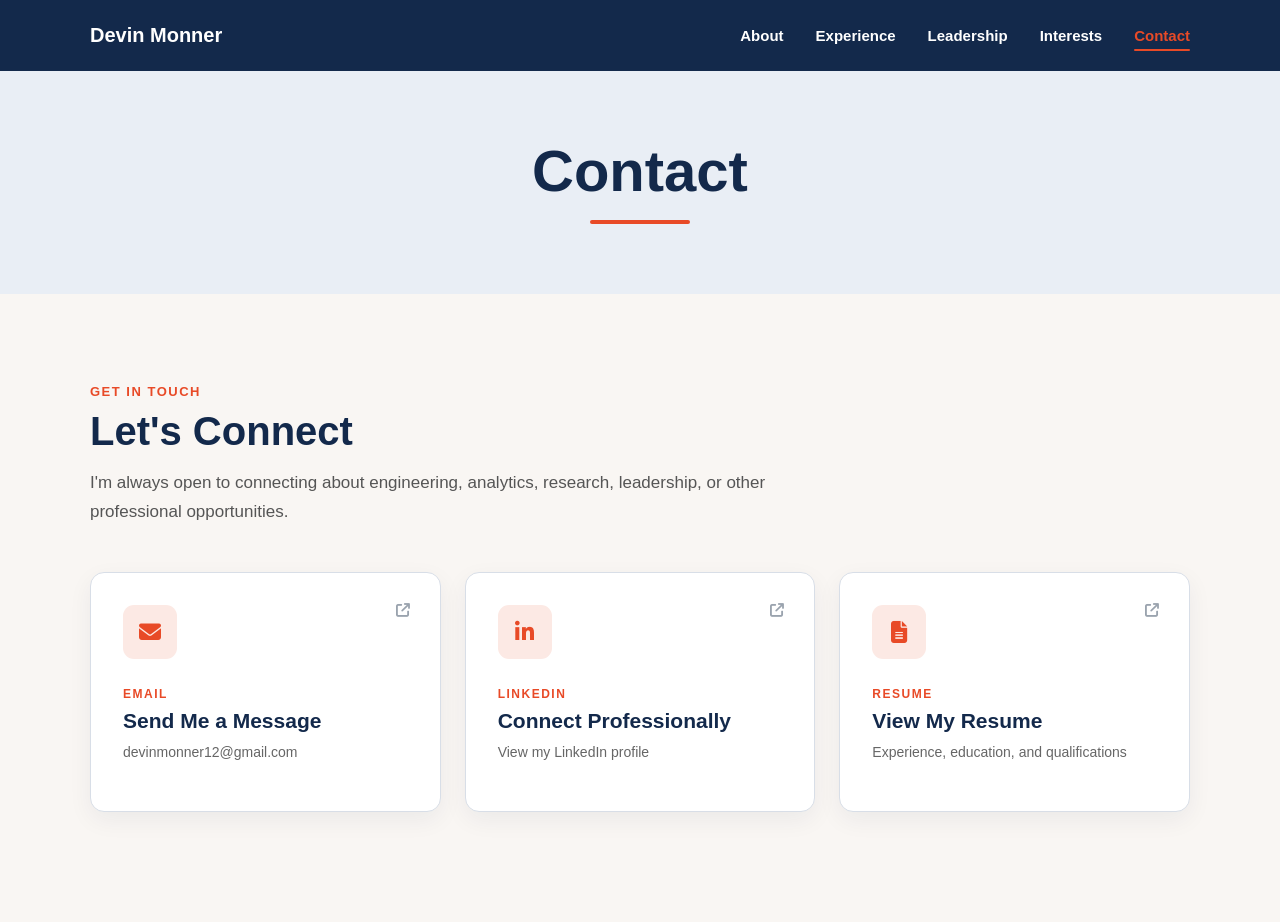
==== contact.html @ 485c4b0b "Initial Website Launch" ====
<!DOCTYPE html>
<html lang="en">
<head>
    <meta charset="UTF-8">
    <meta name="viewport" content="width=device-width, initial-scale=1.0">

    <title>Contact | Devin Monner</title>

    <link rel="stylesheet" href="style.css">
    <link rel="stylesheet"
          href="https://cdnjs.cloudflare.com/ajax/libs/font-awesome/6.5.1/css/all.min.css">
</head>

<body>

    <nav class="navbar">
        <a href="index.html" class="logo">Devin Monner</a>

        <ul class="nav-links">
            <li><a href="index.html#about">About</a></li>
            <li><a href="experience.html">Experience</a></li>
            <li><a href="involvement.html">Leadership</a></li>
            <li><a href="interests.html">Interests</a></li>
            <li><a href="contact.html" class="active">Contact</a></li>
        </ul>
    </nav>

    <header class="contact-hero">
        <h1>Contact</h1>
    </header>

    <section class="contact-section">

        <div class="contact-intro">
            <p class="contact-label">Get In Touch</p>

            <h2>Let's Connect</h2>

            <p>
                I'm always open to connecting about engineering, analytics,
                research, leadership, or other professional opportunities.
            </p>
        </div>

        <div class="contact-links-grid">
            <a href="mailto:devinmonner12@gmail.com" class="contact-link-card">
                <div class="contact-icon">
                    <i class="fa-solid fa-envelope"></i>
                </div>

                <div class="contact-link-content">
                    <p class="contact-card-label">Email</p>
                    <h3>Send Me a Message</h3>
                    <p>devinmonner12@gmail.com</p>
                </div>
                <i class="fa-solid fa-arrow-up-right-from-square contact-arrow"></i>
            </a>

            <a href="https://www.linkedin.com/in/dmonner12" target="_blank" rel="noopener noreferrer" class="contact-link-card">
                <div class="contact-icon">
                    <i class="fa-brands fa-linkedin-in"></i>
                </div>
                <div class="contact-link-content">
                    <p class="contact-card-label">LinkedIn</p>
                    <h3>Connect Professionally</h3>
                    <p>View my LinkedIn profile</p>
                </div>
                <i class="fa-solid fa-arrow-up-right-from-square contact-arrow"></i>
            </a>

            <a href="documents/Resume - Devin Monner.pdf" target="_blank" rel="noopener noreferrer" class="contact-link-card">
                <div class="contact-icon">
                    <i class="fa-solid fa-file-lines"></i>
                </div>
                <div class="contact-link-content">
                    <p class="contact-card-label">Resume</p>
                    <h3>View My Resume</h3>
                    <p>Experience, education, and qualifications</p>
                </div>
                <i class="fa-solid fa-arrow-up-right-from-square contact-arrow"></i>
            </a>
        </div>

    </section>

</body>
</html>
---- style.css ----
* {
    box-sizing: border-box;
}

html {
    scroll-behavior: smooth;
}

body {
    margin: 0;
    background-color: #f9f6f3;
    font-family: Arial, sans-serif;
    color: #222222;
}

:root {
    --chicago-blue: #41B6E6;
    --chicago-red: #E4002B;
    --chicago-light-blue: #eef8fc;
}

/* NAVBAR */

.navbar {
    width: min(90%, 1100px);
    margin: 0 auto;
    padding: 24px 0;

    display: flex;
    justify-content: space-between;
    align-items: center;

    position: sticky;
    top: 0;
    z-index: 1000;

    background-color: #13294B;
}

.navbar::before {
    content: "";
    position: absolute;
    top: 0;
    bottom: 0;
    left: 50%;

    width: 100vw;

    transform: translateX(-50%);

    background-color: #13294B;
    z-index: -1;
}

.logo {
    color: white;
    font-size: 20px;
    font-weight: bold;
    text-decoration: none;
}

.nav-links {
    display: flex;
    gap: 32px;

    margin: 0;
    padding: 0;

    list-style: none;
}

.nav-links a {
    text-decoration: none;
    color: white;
    font-size: 15px;
    font-weight: 600;

    transition: color 0.2s ease;
}

.nav-links a:hover {
    color: #E84A27;
}

.nav-links a.active {
    color: #E84A27;
    position: relative;
}

.nav-links a.active::after {
    content: "";
    position: absolute;
    left: 0;
    bottom: -7px;

    width: 100%;
    height: 2px;

    background-color: #E84A27;
    border-radius: 2px;
}

/* HERO */

.hero {
    width: min(90%, 900px);
    margin: 0 auto;
    padding: 70px 0 100px;

    display: flex;
    flex-direction: column;
    align-items: center;

    text-align: center;

    position: relative;
}

.hero::before {
    content: "";
    position: absolute;
    top: 0;
    bottom: 0;
    left: 50%;

    width: 100vw;

    transform: translateX(-50%);

    background-color: #e9eef5;
    z-index: -1;
}

.hero-text {
    width: 100%;
    text-align: center;
}

.hero-text h1 {
    margin: 0 0 10px;
    
    font-size: 58px;
    line-height: 1.05;

    color: #13294B;
}

.hero-text h2 {
    margin: 0 0 35px;

    font-size: 24px;
    font-weight: 400;

    color: #5F6873;
}

.hero-text h2::after {
    content: "";
    display: block;

    width: 100px;
    height: 4px;

    margin: 18px auto 0;

    background-color: #E84A27;
    border-radius: 2px;
}

.hero-buttons {
    width: 100%;
    margin-top: 30px;
    text-align: center;
}

.button {
    display: inline-block;

    padding: 13px 24px;

    background-color: #13294B;
    color: white;

    text-decoration: none;
    font-weight: 600;

    border-radius: 6px;

    margin-right: 12px;

    transition:
        transform 0.2s ease,
        background-color 0.2s ease;
}

.button:hover {
    background-color: #173d73;
    transform: translateY(-2px);
}

.secondary {
    background-color: transparent;
    color: #13294B;

    border: 1px solid #13294B;
}

.secondary:hover {
    background-color: #13294B;
    color: white;
}

.hero-image {
    width: 100%;
    display: flex;
    justify-content: center;
    align-items: center;
}

.hero-image img {
    width: 350px;
    max-width: 100%;
    display: block;
    margin: 0 auto;

    border-radius: 14px;
    box-shadow: 0 15px 35px rgba(0, 0, 0, 0.12);
}

/* ABOUT */

.about-section {
    width: min(90%, 1100px);
    margin: 0 auto;

    padding: 110px 0 130px;

    scroll-margin-top: 80px;
}

.about-grid {
    display: grid;
    grid-template-columns: 1.65fr 0.85fr;
    gap: 70px;
    align-items: start;
}

.about-content {
    text-align: left;
}

.section-label {
    margin: 0 0 18px;

    color: #E84A27;

    font-size: 13px;
    font-weight: 700;

    text-transform: uppercase;
    letter-spacing: 2px;
}

.about-content h2 {
    margin: 0 0 30px;

    max-width: 650px;

    font-size: 34px;
    line-height: 1.25;
    font-weight: 700;

    color: #13294B;
}

.about-section p:not(.section-label) {
    margin: 0 0 22px;

    color: #444444;

    font-size: 17px;
    line-height: 1.8;
}

/* ABOUT CARD */

.about-card {
    padding: 25px 28px;

    background-color: #ffffff;
    border-radius: 14px;

    box-shadow: 0 8px 25px rgba(0, 0, 0, 0.07);
}

.about-card-title {
    margin: 0 0 12px;

    color: #13294B;

    font-size: 18px;
    font-weight: 700;
}

.about-item {
    display: flex;
    align-items: center;
    gap: 18px;

    padding: 16px 0;

    border-bottom: 1px solid #eeeeee;
}

.about-item:last-child {
    border-bottom: none;
    padding-bottom: 4px;
}

.about-icon {
    width: 46px;
    height: 46px;

    flex-shrink: 0;

    display: flex;
    align-items: center;
    justify-content: center;

    background-color: #fce9e4;
    color: #E84A27;

    font-size: 21px;

    border-radius: 10px;
}

.about-item h3 {
    margin: 0 0 3px;

    color: #13294B;

    font-size: 15px;
}

.about-item p {
    margin: 0;

    color: #666666;

    font-size: 13px;
    line-height: 1.4;
}

/* EXPERIENCE HERO */

.experience-hero {
    width: min(90%, 900px);
    margin: 0 auto;
    padding: 70px 0;

    position: relative;

    text-align: center;
}

.experience-hero::before {
    content: "";
    position: absolute;
    top: 0;
    bottom: 0;
    left: 50%;

    width: 100vw;

    transform: translateX(-50%);

    background-color: #e9eef5;
    z-index: -1;
}

.experience-hero h1 {
    margin: 0;

    color: #13294B;

    font-size: 58px;
    line-height: 1.05;
}

.experience-hero h1::after {
    content: "";
    display: block;

    width: 100px;
    height: 4px;

    margin: 18px auto 22px;

    background-color: #E84A27;
    border-radius: 2px;
}

/* FEATURED EXPERIENCE */

.experience-section {
    width: min(90%, 1100px);
    margin: 0 auto;
    padding: 80px 0;
}

.experience-heading {
    display: flex;
    justify-content: space-between;
    align-items: flex-start;
    gap: 40px;

    padding-bottom: 30px;

    border-bottom: 1px solid #d8dee7;
}

.experience-company {
    margin: 0 0 10px;

    color: #E84A27;

    font-size: 14px;
    font-weight: 700;

    text-transform: uppercase;
    letter-spacing: 1.5px;
}

.experience-location {
    margin: 0;

    color: #5F6873;

    font-size: 16px;
}

.experience-date {
    flex-shrink: 0;

    margin: 4px 0 0;
    padding: 10px 16px;

    background-color: #e9eef5;
    color: #13294B;

    font-size: 14px;
    font-weight: 700;

    border-radius: 20px;
}

.experience-overview {
    max-width: 850px;
    margin: 32px 0 0;

    color: #444444;

    font-size: 17px;
    line-height: 1.8;
}

/* PROJECT LONGSHOT */

.longshot-section {
    margin-top: 60px;

    display: grid;
    grid-template-columns: 1fr 1.15fr;
    align-items: center;
    gap: 55px;

    padding: 45px;

    background-color: #e9eef5;
    border-radius: 14px;
}

.longshot-image img {
    width: 100%;
    height: 360px;

    display: block;

    object-fit: cover;

    border-radius: 10px;

    box-shadow: 0 12px 30px rgba(19, 41, 75, 0.15);
}

.project-label {
    margin: 0 0 12px;

    color: #E84A27;

    font-size: 13px;
    font-weight: 700;

    text-transform: uppercase;
    letter-spacing: 1.5px;
}

.longshot-content h3 {
    margin: 0 0 22px;

    color: #13294B;

    font-size: 30px;
    line-height: 1.2;
}

.longshot-content p:not(.project-label) {
    margin: 0 0 18px;

    color: #444444;

    font-size: 16px;
    line-height: 1.75;
}

.longshot-content p:last-child {
    margin-bottom: 0;
}

/* CYBER AND PENTAGON PROJECTS */

.project-grid {
    margin-top: 35px;

    display: grid;
    grid-template-columns: 0.8fr 1.2fr;
    gap: 35px;
}

.project-card {
    padding: 38px;

    background-color: #ffffff;

    border: 1px solid #d8dee7;
    border-radius: 14px;

    box-shadow: 0 8px 25px rgba(19, 41, 75, 0.07);
}


.project-card h3 {
    margin: 0 0 20px;

    color: #13294B;

    font-size: 25px;
    line-height: 1.25;
}

.project-card p:not(.project-label) {
    margin: 0 0 18px;

    color: #444444;

    font-size: 16px;
    line-height: 1.75;
}

.project-card p:last-child {
    margin-bottom: 0;
}

.pentagon-image {
    margin-bottom: 24px;

    overflow: hidden;

    border-radius: 10px;
}

.pentagon-image img {
    width: 100%;
    height: 280px;

    display: block;

    object-fit: cover;
    object-position: center top;

    border-radius: 10px;
}

/* SKILLS GAINED */

.skills-section {
    margin-top: 35px;
    padding: 24px 28px;
    
    display: flex;
    align-items: flex-start;
    gap: 30px;

    background-color: #e9eef5;

    border-left: 4px solid #E84A27;
    border-radius: 10px;
}

.skills-section h3 {
    flex-shrink: 0;

    margin: 9px 0 0;

    color: #13294B;

    font-size: 18px;
}

.skills-list {
    margin: 0;
    padding: 0;

    display: flex;
    flex-wrap: wrap;
    gap: 10px;

    list-style: none;
}

.skills-list li {
    padding: 8px 13px;

    background-color: #ffffff;
    color: #13294B;

    font-size: 13px;
    font-weight: 600;

    border: 1px solid #d2dae5;
    border-radius: 18px;
}

/* BEYOND THE INTERNSHIP */

.beyond-section {
    width: min(90%, 1100px);
    margin: 0 auto;
    padding: 80px 0 100px;

    display: grid;
    grid-template-columns: 1fr 1fr;
    align-items: center;
    gap: 65px;

    position: relative;
}

.beyond-section::before {
    content: "";
    position: absolute;
    top: 0;
    bottom: 0;
    left: 50%;

    width: 100vw;

    transform: translateX(-50%);

    background-color: #e9eef5;
    z-index: -1;
}

.beyond-label {
    margin: 0 0 12px;

    color: #E84A27;

    font-size: 13px;
    font-weight: 700;

    text-transform: uppercase;
    letter-spacing: 1.5px;
}

.beyond-content h2 {
    margin: 0 0 25px;

    color: #13294B;

    font-size: 38px;
    line-height: 1.2;
}

.beyond-content p:not(.beyond-label) {
    margin: 0 0 18px;

    color: #444444;

    font-size: 16px;
    line-height: 1.8;
}

.beyond-content p:last-child {
    margin-bottom: 0;
}

.beyond-image img {
    width: 100%;
    height: 390px;

    display: block;

    object-fit: cover;

    border-radius: 14px;

    box-shadow: 0 14px 35px rgba(19, 41, 75, 0.15);
}

/* LEADERSHIP HERO */

.leadership-hero {
    width: min(90%, 900px);
    margin: 0 auto;
    padding: 70px 0;

    position: relative;
    text-align: center;
}

.leadership-hero::before {
    content: "";
    position: absolute;
    top: 0;
    bottom: 0;
    left: 50%;

    width: 100vw;

    transform: translateX(-50%);

    background-color: #e9eef5;
    z-index: -1;
}

.leadership-hero h1 {
    margin: 0;

    color: #13294B;

    font-size: 54px;
    line-height: 1.05;
}

.leadership-hero h1::after {
    content: "";
    display: block;

    width: 100px;
    height: 4px;

    margin: 18px auto 0;

    background-color: #E84A27;

    border-radius: 2px;
}


/* INVOLVEMENT SECTIONS */

.involvement-section {
    width: min(90%, 1100px);
    margin: 0 auto;

    padding: 90px 0 110px;
}

.involvement-row {
    display: grid;
    grid-template-columns: 1fr 1fr;

    gap: 65px;
    align-items: center;

    padding: 65px 0;

    border-bottom: 1px solid #d8dee7;
}

.involvement-row:first-child {
    padding-top: 0;
}

.involvement-row:last-child {
    padding-bottom: 0;
    border-bottom: none;
}


/* ALTERNATING LAYOUT */

.involvement-row.reverse .involvement-image {
    order: 2;
}

.involvement-row.reverse .involvement-content {
    order: 1;
}


/* IMAGES */

.involvement-image img {
    width: 100%;
    height: 360px;

    display: block;

    object-fit: cover;

    border-radius: 14px;

    box-shadow: 0 12px 30px rgba(19, 41, 75, 0.13);
}


/* TEXT */

.involvement-label {
    margin: 0 0 12px;

    color: #E84A27;

    font-size: 13px;
    font-weight: 700;

    text-transform: uppercase;
    letter-spacing: 1.5px;
}

.involvement-content h2 {
    margin: 0 0 10px;

    color: #13294B;

    font-size: 32px;
    line-height: 1.2;
}

.involvement-subtitle {
    margin: 0 0 24px;

    color: #5F6873;

    font-size: 15px;
    font-weight: 600;
}

.involvement-content > p:not(.involvement-label):not(.involvement-subtitle) {
    margin: 0 0 18px;

    color: #444444;

    font-size: 16px;
    line-height: 1.75;
}


/* ROTC ROLES */

.involvement-role {
    margin-top: 22px;
    padding-left: 18px;

    border-left: 3px solid #E84A27;
}

.involvement-role h3 {
    margin: 0 0 7px;

    color: #13294B;

    font-size: 17px;
}

.involvement-role p {
    margin: 0;

    color: #555555;

    font-size: 15px;
    line-height: 1.65;
}

/* INTERESTS HERO */

.interests-hero {
    width: min(90%, 900px);
    margin: 0 auto;
    padding: 70px 0;

    position: relative;

    text-align: center;
}

.interests-hero::before {
    content: "";
    position: absolute;
    top: 0;
    bottom: 0;
    left: 50%;

    width: 100vw;

    transform: translateX(-50%);

    background-color: #e9eef5;

    z-index: -1;
}

.interests-hero h1 {
    margin: 0;

    color: #13294B;

    font-size: 58px;
    line-height: 1.05;
}

.interests-hero h1::after {
    content: "";
    display: block;

    width: 100px;
    height: 4px;

    margin: 18px auto 0;

    background-color: #E84A27;

    border-radius: 2px;
}


/* SPORTS SECTION */

.sports-section {
    width: min(90%, 1100px);
    margin: 0 auto;

    padding: 90px 0 110px;

    position: relative;
}

.sports-section::before {
    content: "";
    position: absolute;
    top: 0;
    bottom: 0;
    left: 50%;

    width: 100vw;

    transform: translateX(-50%);

    background-color: var(--chicago-light-blue);

    z-index: -1;
}

.sports-heading {
    max-width: 720px;

    margin-bottom: 35px;
}

.sports-label {
    margin: 0 0 12px;

    color: var(--chicago-red);

    font-size: 13px;
    font-weight: 700;

    text-transform: uppercase;
    letter-spacing: 1.5px;
}

.sports-heading h2 {
    margin: 0 0 16px;

    color: #13294B;

    font-size: 40px;
}

.chicago-stars {
    display: flex;
    align-items: center;
    gap: 12px;

    margin: 18px 0 20px;
}

.chicago-stars::before,
.chicago-stars::after {
    content: "";

    width: 55px;
    height: 2px;

    background-color: var(--chicago-blue);
}

.chicago-star {
    color: var(--chicago-red);

    font-size: 18px;
    line-height: 1;
}

.sports-heading > p:not(.sports-label) {
    margin: 0;

    color: #555555;

    font-size: 17px;
    line-height: 1.7;
}


/* HONORABLE MENTION */

.honorable-mention {
    display: flex;
    align-items: center;

    gap: 16px;

    margin-bottom: 45px;
    padding: 18px 22px;

    background-color: #ffffff;

    border-left: 4px solid var(--chicago-red);
    border-radius: 10px;

    box-shadow: 0 6px 18px rgba(19, 41, 75, 0.06)
}

.honorable-mention i {
    color: var(--chicago-red);

    font-size: 22px;
}

.honorable-mention span {
    display: block;

    margin-bottom: 3px;

    color: #13294B;

    font-size: 13px;
    font-weight: 700;

    text-transform: uppercase;
    letter-spacing: 1px;
}

.honorable-mention p {
    margin: 0;

    color: #444444;

    font-size: 15px;
}


/* VIDEO */

.sports-video {
    position: relative;

    width: 100%;
    aspect-ratio: 16 / 9;

    overflow: hidden;

    background-color: #000000;

    border-radius: 12px;
}

.sports-video iframe {
    width: 100%;
    height: 100%;

    display: block;

    border: 0;
}


/* NUMBER ONE FEATURE */

.sports-feature {
    display: grid;
    grid-template-columns: 1.35fr 0.65fr;

    gap: 45px;
    align-items: center;

    padding: 38px;

    background-color: #111111;

    border: 1px solid #2b2b2b;
    border-radius: 16px;

    box-shadow: 0 14px 32px rgba(0, 0, 0, 0.18);

    border-top: 5px solid #CF0A2C
}

.sports-feature-content {
    color: white;
}

.sports-rank {
    margin-bottom: 10px;

    color: var(--chicago-red);

    font-size: 42px;
    font-weight: 800;

    line-height: 1;
}

.sports-team {
    margin: 0 0 8px;

    color: var(--chicago-red);

    font-size: 12px;
    font-weight: 700;

    text-transform: uppercase;
    letter-spacing: 1.5px;
}

.sports-feature h3 {
    margin: 0 0 12px;

    color: #ffffff;

    font-size: 30px;
    line-height: 1.2;
}

.sports-date {
    margin: 0 0 18px;

    color: #5F6873;

    font-size: 14px;
    font-weight: 600;
}

.sports-feature .sports-date {
    color: #c9c9c9;
}

.sports-feature-content > p:last-child {
    margin: 0;

    color: #e5e5e5;

    font-size: 15px;
    line-height: 1.7;
}


/* SPORTS GRID */

.sports-grid {
    display: grid;
    grid-template-columns: 1fr 1fr;

    gap: 28px;

    margin-top: 28px;
}

.sports-card {
    overflow: hidden;

    background-color: #ffffff;

    border: 1px solid #cfeaf5;
    border-radius: 14px;

    box-shadow: 0 8px 25px rgba(19, 41, 75, 0.07);

    transition:
        transform 0.2s ease,
        box-shadow 0.2s ease;
}

.sports-card:hover {
    transform: translateY(-4px);

    box-shadow: 0 14px 30px rgba(19, 41, 75, 0.12);
}

.sports-card .sports-video {
    border-radius: 0;
}

.sports-card-content {
    padding: 26px;
}

.sports-card .sports-rank {
    font-size: 32px;
}

.sports-card h3 {
    margin: 0 0 12px;

    color: #13294B;

    font-size: 21px;
    line-height: 1.3;
}

.sports-card .sports-date {
    margin-bottom: 0;
}


/* COMMENTARY */

.sports-commentary {
    display: flex;
    align-items: center;

    gap: 16px;

    margin-top: 35px;
    padding: 20px 24px;

    background-color: #ffffff;

    border-left: 4px solid var(--chicago-blue);
    border-radius: 10px;

    box-shadow: 0 6px 18px rgba(19, 41, 75, 0.06);
}

.sports-commentary i {
    color: var(--chicago-red);

    font-size: 20px;
}

.sports-commentary p {
    margin: 0;

    color: #444444;

    font-size: 15px;
    line-height: 1.6;
}

.sports-commentary strong {
    color: #13294B;
}

/* MOVIES SECTION */

.movies-section {
    width: min(90%, 1100px);
    margin: 0 auto;

    padding: 100px 0 120px;

    position: relative;
}

.movies-section::before {
    content: "";
    position: absolute;
    top: 0;
    bottom: 0;
    left: 50%;

    width: 100vw;

    transform: translateX(-50%);

    background-color: #111111;

    z-index: -1;
}


/* MOVIE HEADING */

.movies-heading {
    max-width: 700px;

    margin: 0 auto 55px;

    text-align: center;
}

.movies-label {
    margin: 0 0 12px;

    color: #d4af37;

    font-size: 13px;
    font-weight: 700;

    text-transform: uppercase;
    letter-spacing: 3px;
}

.movies-heading h2 {
    margin: 0;

    color: #ffffff;

    font-size: 42px;
}

.movies-heading > p:last-child {
    margin: 18px 0 0;

    color: #b8b8b8;

    font-size: 16px;
    line-height: 1.7;
}


/* CINEMA DIVIDER */

.movies-divider {
    display: flex;
    align-items: center;
    justify-content: center;

    gap: 15px;

    margin: 20px 0;
}

.movies-divider span {
    width: 65px;
    height: 1px;

    background-color: #d4af37;
}

.movies-divider i {
    color: #d4af37;

    font-size: 17px;
}


/* MOVIE GRID */

.movies-grid {
    display: grid;
    grid-template-columns: repeat(5, 1fr);

    gap: 20px;

    align-items: start;
}


/* MOVIE CARDS */

.movie-card {
    transition:
        transform 0.25s ease,
        opacity 0.25s ease;
}

.movie-card:hover {
    transform: translateY(-8px);
}


/* POSTERS */

.movie-poster {
    position: relative;

    overflow: hidden;

    aspect-ratio: 2 / 3;

    background-color: #222222;

    border-radius: 8px;

    box-shadow: 0 14px 30px rgba(0, 0, 0, 0.35);
}

.movie-poster img {
    width: 100%;
    height: 100%;

    display: block;

    object-fit: cover;

    transition: transform 0.35s ease;
}

.movie-card:hover .movie-poster img {
    transform: scale(1.04);
}


/* YEAR OVERLAY */

.movie-overlay {
    position: absolute;

    bottom: 0;
    left: 0;
    right: 0;

    padding: 35px 14px 12px;

    background: linear-gradient(
        to top,
        rgba(0, 0, 0, 0.9),
        transparent
    );
}

.movie-overlay span {
    color: #d4af37;

    font-size: 12px;
    font-weight: 700;

    letter-spacing: 1px;
}


/* MOVIE INFO */

.movie-info {
    padding-top: 16px;
}

.movie-number {
    margin: 0 0 6px;

    color: #d4af37;

    font-size: 12px;
    font-weight: 700;

    letter-spacing: 1.5px;
}

.movie-info h3 {
    margin: 0 0 5px;

    color: #ffffff;

    font-size: 18px;
    line-height: 1.25;
}

.movie-info > p:last-child {
    margin: 0;

    color: #8f8f8f;

    font-size: 13px;
}

/* CONTACT HERO */

.contact-hero {
    width: min(90%, 900px);
    margin: 0 auto;
    padding: 70px 0;

    position: relative;

    text-align: center;
}

.contact-hero::before {
    content: "";
    position: absolute;
    top: 0;
    bottom: 0;
    left: 50%;

    width: 100vw;

    transform: translateX(-50%);

    background-color: #e9eef5;

    z-index: -1;
}

.contact-hero h1 {
    margin: 0;

    color: #13294B;

    font-size: 58px;
    line-height: 1.05;
}

.contact-hero h1::after {
    content: "";
    display: block;

    width: 100px;
    height: 4px;

    margin: 18px auto 0;

    background-color: #E84A27;

    border-radius: 2px;
}


/* CONTACT SECTION */

.contact-section {
    width: min(90%, 1100px);
    margin: 0 auto;

    padding: 90px 0 110px;
}

.contact-intro {
    max-width: 700px;

    margin-bottom: 45px;
}

.contact-label,
.contact-form-label,
.contact-card-label {
    margin: 0 0 10px;

    color: #E84A27;

    font-size: 13px;
    font-weight: 700;

    text-transform: uppercase;
    letter-spacing: 1.5px;
}

.contact-intro h2 {
    margin: 0 0 15px;

    color: #13294B;

    font-size: 40px;
}

.contact-intro > p:last-child {
    margin: 0;

    color: #555555;

    font-size: 17px;
    line-height: 1.7;
}

/* CONTACT LINKS */

.contact-links-grid {
    display: grid;
    grid-template-columns: repeat(3, 1fr);

    gap: 24px;

    margin-top: 45px;
}

.contact-link-card {
    position: relative;

    display: flex;
    flex-direction: column;

    min-height: 240px;

    padding: 32px;

    background-color: #ffffff;
    color: inherit;

    border: 1px solid #d8dee7;
    border-radius: 14px;

    text-decoration: none;

    box-shadow: 0 8px 25px rgba(19, 41, 75, 0.06);

    transition:
        transform 0.2s ease,
        box-shadow 0.2s ease,
        border-color 0.2s ease;
}

.contact-link-card:hover {
    transform: translateY(-5px);

    border-color: #13294B;

    box-shadow: 0 15px 32px rgba(19, 41, 75, 0.12);
}

.contact-icon {
    width: 54px;
    height: 54px;

    display: flex;
    align-items: center;
    justify-content: center;

    margin-bottom: 28px;

    background-color: #fce9e4;
    color: #E84A27;

    font-size: 22px;

    border-radius: 11px;
}

.contact-card-label {
    margin: 0 0 8px;

    color: #E84A27;

    font-size: 12px;
    font-weight: 700;

    text-transform: uppercase;
    letter-spacing: 1.5px;
}

.contact-link-content h3 {
    margin: 0 0 9px;

    color: #13294B;

    font-size: 21px;
}

.contact-link-content > p:last-child {
    margin: 0;

    color: #666666;

    font-size: 14px;
    line-height: 1.5;
}

.contact-arrow {
    position: absolute;

    top: 30px;
    right: 30px;

    color: #9aa3ae;

    font-size: 14px;

    transition:
        color 0.2s ease,
        transform 0.2s ease;
}

.contact-link-card:hover .contact-arrow {
    color: #E84A27;

    transform: translate(2px, -2px);
}

/* RESPONSIVE */

@media (max-width: 800px) {

    .navbar {
        flex-direction: column;
        gap: 18px;
    }

    .nav-links {
        gap: 18px;
        flex-wrap: wrap;
        justify-content: center;
    }

    .hero {
        flex-direction: column;

        margin-top: 45px;

        text-align: center;
    }

    .hero-text {
        text-align: center;
    }

    .hero-text h1 {
        font-size: 44px;
    }

    .hero-image img {
        width: min(300px, 80vw);
    }

    .about-content {
        margin: 0 auto;
    }

    .about-grid {
        grid-template-columns: 1fr;
        gap: 45px;
    }

    .about-content h2 {
        font-size: 28px;
    }

    .about-card {
        padding: 28px;
    }

    .experience-heading {
        flex-direction: column;
        gap: 20px;
    }

    .experience-heading h2 {
        font-size: 30px;
    }

    .longshot-image img {
        height: 300px;
    }

    .longshot-content h3 {
        font-size: 26px;
    }

    .project-grid {
        grid-template-columns: 1fr;
    }

    .project-card {
        padding: 30px;
    }

    .skills-section {
        flex-direction: column;
        gap: 16px;

        padding: 24px;
    }

    .skills-section h3 {
        margin-top: 0;
    }

    .beyond-section {
        gap: 35px;

        padding: 60px 0 70px;
    }

    .beyond-content h2 {
        font-size: 30px;
    }

    .beyond-image img {
        height: 320px;
    }

    .involvement-row {
        grid-template-columns: 1fr;

        gap: 30px;
        padding: 50px 0;
    }

    .involvement-row.reverse .involvement-image,
    .involvement-row.reverse .involvement-content {
        order: initial;
    }

    .involvement-image img {
        height: 300px;
    }

    .involvement-content h2 {
        font-size: 27px;
    }

    .leadership-hero h1 {
        font-size: 42px;
    }

    .interests-hero h1 {
        font-size: 44px;
    }

    .sports-heading h2 {
        font-size: 32px
    }

    .sports-feature {
        grid-template-columns: 1fr;

        gap: 25px;

        padding: 25px;
    }

    .sports-feature h3 {
        font-size: 25px;
    }

    .sports-grid {
        grid-template-columns: 1fr;
    }

    .sports-card-content {
        padding: 22px;
    }

    .honorable-mention,
    .sports-commentary {
        align-items: flex-start;
    }

    .movies-heading h2 {
        font-size: 34px;
    }

    .movies-grid {
        grid-template-columns: repeat(2, 1fr);
    }

    .movie-info h3 {
        font-size: 17px;
    }

    .contact-hero h1 {
        font-size: 44px;
    }

    .contact-intro h2 {
        font-size: 32px;
    }

    .contact-links-grid {
        grid-template-columns: 1fr;
    }

    .contact-link-card {
        min-height: 200px;
    }
}

@media (max-width: 500px) {
    .movies-grid {
        grid-template-columns: 1fr 1fr;
    }
}
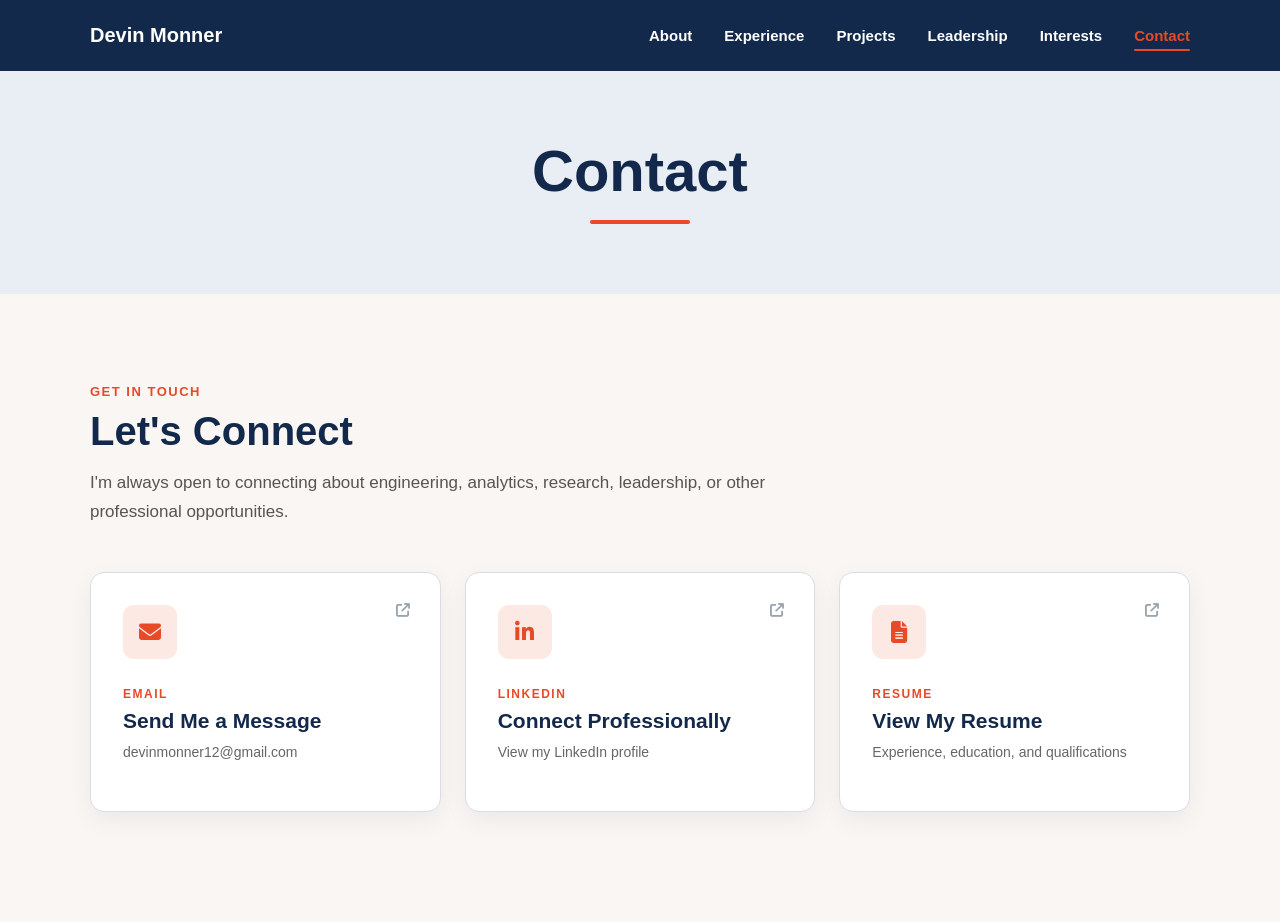
==== commit 44085f9d: "Local website updates including projects page" ====
--- a/contact.html
+++ b/contact.html
@@ -1,87 +1,88 @@
-<!DOCTYPE html>
-<html lang="en">
-<head>
-    <meta charset="UTF-8">
-    <meta name="viewport" content="width=device-width, initial-scale=1.0">
-
-    <title>Contact | Devin Monner</title>
-
-    <link rel="stylesheet" href="style.css">
-    <link rel="stylesheet"
-          href="https://cdnjs.cloudflare.com/ajax/libs/font-awesome/6.5.1/css/all.min.css">
-</head>
-
-<body>
-
-    <nav class="navbar">
-        <a href="index.html" class="logo">Devin Monner</a>
-
-        <ul class="nav-links">
-            <li><a href="index.html#about">About</a></li>
-            <li><a href="experience.html">Experience</a></li>
-            <li><a href="involvement.html">Leadership</a></li>
-            <li><a href="interests.html">Interests</a></li>
-            <li><a href="contact.html" class="active">Contact</a></li>
-        </ul>
-    </nav>
-
-    <header class="contact-hero">
-        <h1>Contact</h1>
-    </header>
-
-    <section class="contact-section">
-
-        <div class="contact-intro">
-            <p class="contact-label">Get In Touch</p>
-
-            <h2>Let's Connect</h2>
-
-            <p>
-                I'm always open to connecting about engineering, analytics,
-                research, leadership, or other professional opportunities.
-            </p>
-        </div>
-
-        <div class="contact-links-grid">
-            <a href="mailto:devinmonner12@gmail.com" class="contact-link-card">
-                <div class="contact-icon">
-                    <i class="fa-solid fa-envelope"></i>
-                </div>
-
-                <div class="contact-link-content">
-                    <p class="contact-card-label">Email</p>
-                    <h3>Send Me a Message</h3>
-                    <p>devinmonner12@gmail.com</p>
-                </div>
-                <i class="fa-solid fa-arrow-up-right-from-square contact-arrow"></i>
-            </a>
-
-            <a href="https://www.linkedin.com/in/dmonner12" target="_blank" rel="noopener noreferrer" class="contact-link-card">
-                <div class="contact-icon">
-                    <i class="fa-brands fa-linkedin-in"></i>
-                </div>
-                <div class="contact-link-content">
-                    <p class="contact-card-label">LinkedIn</p>
-                    <h3>Connect Professionally</h3>
-                    <p>View my LinkedIn profile</p>
-                </div>
-                <i class="fa-solid fa-arrow-up-right-from-square contact-arrow"></i>
-            </a>
-
-            <a href="documents/Resume - Devin Monner.pdf" target="_blank" rel="noopener noreferrer" class="contact-link-card">
-                <div class="contact-icon">
-                    <i class="fa-solid fa-file-lines"></i>
-                </div>
-                <div class="contact-link-content">
-                    <p class="contact-card-label">Resume</p>
-                    <h3>View My Resume</h3>
-                    <p>Experience, education, and qualifications</p>
-                </div>
-                <i class="fa-solid fa-arrow-up-right-from-square contact-arrow"></i>
-            </a>
-        </div>
-
-    </section>
-
-</body>
+<!DOCTYPE html>
+<html lang="en">
+<head>
+    <meta charset="UTF-8">
+    <meta name="viewport" content="width=device-width, initial-scale=1.0">
+
+    <title>Contact | Devin Monner</title>
+
+    <link rel="stylesheet" href="style.css">
+    <link rel="stylesheet"
+          href="https://cdnjs.cloudflare.com/ajax/libs/font-awesome/6.5.1/css/all.min.css">
+</head>
+
+<body>
+
+    <nav class="navbar">
+        <a href="index.html" class="logo">Devin Monner</a>
+
+        <ul class="nav-links">
+            <li><a href="index.html#about">About</a></li>
+            <li><a href="experience.html">Experience</a></li>
+            <li><a href="projects.html">Projects</a></li>
+            <li><a href="involvement.html">Leadership</a></li>
+            <li><a href="interests.html">Interests</a></li>
+            <li><a href="contact.html" class="active">Contact</a></li>
+        </ul>
+    </nav>
+
+    <header class="contact-hero">
+        <h1>Contact</h1>
+    </header>
+
+    <section class="contact-section">
+
+        <div class="contact-intro">
+            <p class="contact-label">Get In Touch</p>
+
+            <h2>Let's Connect</h2>
+
+            <p>
+                I'm always open to connecting about engineering, analytics,
+                research, leadership, or other professional opportunities.
+            </p>
+        </div>
+
+        <div class="contact-links-grid">
+            <a href="mailto:devinmonner12@gmail.com" class="contact-link-card">
+                <div class="contact-icon">
+                    <i class="fa-solid fa-envelope"></i>
+                </div>
+
+                <div class="contact-link-content">
+                    <p class="contact-card-label">Email</p>
+                    <h3>Send Me a Message</h3>
+                    <p>devinmonner12@gmail.com</p>
+                </div>
+                <i class="fa-solid fa-arrow-up-right-from-square contact-arrow"></i>
+            </a>
+
+            <a href="https://www.linkedin.com/in/dmonner12" target="_blank" rel="noopener noreferrer" class="contact-link-card">
+                <div class="contact-icon">
+                    <i class="fa-brands fa-linkedin-in"></i>
+                </div>
+                <div class="contact-link-content">
+                    <p class="contact-card-label">LinkedIn</p>
+                    <h3>Connect Professionally</h3>
+                    <p>View my LinkedIn profile</p>
+                </div>
+                <i class="fa-solid fa-arrow-up-right-from-square contact-arrow"></i>
+            </a>
+
+            <a href="documents/Resume - Devin Monner.pdf" target="_blank" rel="noopener noreferrer" class="contact-link-card">
+                <div class="contact-icon">
+                    <i class="fa-solid fa-file-lines"></i>
+                </div>
+                <div class="contact-link-content">
+                    <p class="contact-card-label">Resume</p>
+                    <h3>View My Resume</h3>
+                    <p>Experience, education, and qualifications</p>
+                </div>
+                <i class="fa-solid fa-arrow-up-right-from-square contact-arrow"></i>
+            </a>
+        </div>
+
+    </section>
+
+</body>
 </html>
--- a/style.css
+++ b/style.css
@@ -1,1903 +1,2233 @@
-* {
-    box-sizing: border-box;
-}
-
-html {
-    scroll-behavior: smooth;
-}
-
-body {
-    margin: 0;
-    background-color: #f9f6f3;
-    font-family: Arial, sans-serif;
-    color: #222222;
-}
-
-:root {
-    --chicago-blue: #41B6E6;
-    --chicago-red: #E4002B;
-    --chicago-light-blue: #eef8fc;
-}
-
-/* NAVBAR */
-
-.navbar {
-    width: min(90%, 1100px);
-    margin: 0 auto;
-    padding: 24px 0;
-
-    display: flex;
-    justify-content: space-between;
-    align-items: center;
-
-    position: sticky;
-    top: 0;
-    z-index: 1000;
-
-    background-color: #13294B;
-}
-
-.navbar::before {
-    content: "";
-    position: absolute;
-    top: 0;
-    bottom: 0;
-    left: 50%;
-
-    width: 100vw;
-
-    transform: translateX(-50%);
-
-    background-color: #13294B;
-    z-index: -1;
-}
-
-.logo {
-    color: white;
-    font-size: 20px;
-    font-weight: bold;
-    text-decoration: none;
-}
-
-.nav-links {
-    display: flex;
-    gap: 32px;
-
-    margin: 0;
-    padding: 0;
-
-    list-style: none;
-}
-
-.nav-links a {
-    text-decoration: none;
-    color: white;
-    font-size: 15px;
-    font-weight: 600;
-
-    transition: color 0.2s ease;
-}
-
-.nav-links a:hover {
-    color: #E84A27;
-}
-
-.nav-links a.active {
-    color: #E84A27;
-    position: relative;
-}
-
-.nav-links a.active::after {
-    content: "";
-    position: absolute;
-    left: 0;
-    bottom: -7px;
-
-    width: 100%;
-    height: 2px;
-
-    background-color: #E84A27;
-    border-radius: 2px;
-}
-
-/* HERO */
-
-.hero {
-    width: min(90%, 900px);
-    margin: 0 auto;
-    padding: 70px 0 100px;
-
-    display: flex;
-    flex-direction: column;
-    align-items: center;
-
-    text-align: center;
-
-    position: relative;
-}
-
-.hero::before {
-    content: "";
-    position: absolute;
-    top: 0;
-    bottom: 0;
-    left: 50%;
-
-    width: 100vw;
-
-    transform: translateX(-50%);
-
-    background-color: #e9eef5;
-    z-index: -1;
-}
-
-.hero-text {
-    width: 100%;
-    text-align: center;
-}
-
-.hero-text h1 {
-    margin: 0 0 10px;
-    
-    font-size: 58px;
-    line-height: 1.05;
-
-    color: #13294B;
-}
-
-.hero-text h2 {
-    margin: 0 0 35px;
-
-    font-size: 24px;
-    font-weight: 400;
-
-    color: #5F6873;
-}
-
-.hero-text h2::after {
-    content: "";
-    display: block;
-
-    width: 100px;
-    height: 4px;
-
-    margin: 18px auto 0;
-
-    background-color: #E84A27;
-    border-radius: 2px;
-}
-
-.hero-buttons {
-    width: 100%;
-    margin-top: 30px;
-    text-align: center;
-}
-
-.button {
-    display: inline-block;
-
-    padding: 13px 24px;
-
-    background-color: #13294B;
-    color: white;
-
-    text-decoration: none;
-    font-weight: 600;
-
-    border-radius: 6px;
-
-    margin-right: 12px;
-
-    transition:
-        transform 0.2s ease,
-        background-color 0.2s ease;
-}
-
-.button:hover {
-    background-color: #173d73;
-    transform: translateY(-2px);
-}
-
-.secondary {
-    background-color: transparent;
-    color: #13294B;
-
-    border: 1px solid #13294B;
-}
-
-.secondary:hover {
-    background-color: #13294B;
-    color: white;
-}
-
-.hero-image {
-    width: 100%;
-    display: flex;
-    justify-content: center;
-    align-items: center;
-}
-
-.hero-image img {
-    width: 350px;
-    max-width: 100%;
-    display: block;
-    margin: 0 auto;
-
-    border-radius: 14px;
-    box-shadow: 0 15px 35px rgba(0, 0, 0, 0.12);
-}
-
-/* ABOUT */
-
-.about-section {
-    width: min(90%, 1100px);
-    margin: 0 auto;
-
-    padding: 110px 0 130px;
-
-    scroll-margin-top: 80px;
-}
-
-.about-grid {
-    display: grid;
-    grid-template-columns: 1.65fr 0.85fr;
-    gap: 70px;
-    align-items: start;
-}
-
-.about-content {
-    text-align: left;
-}
-
-.section-label {
-    margin: 0 0 18px;
-
-    color: #E84A27;
-
-    font-size: 13px;
-    font-weight: 700;
-
-    text-transform: uppercase;
-    letter-spacing: 2px;
-}
-
-.about-content h2 {
-    margin: 0 0 30px;
-
-    max-width: 650px;
-
-    font-size: 34px;
-    line-height: 1.25;
-    font-weight: 700;
-
-    color: #13294B;
-}
-
-.about-section p:not(.section-label) {
-    margin: 0 0 22px;
-
-    color: #444444;
-
-    font-size: 17px;
-    line-height: 1.8;
-}
-
-/* ABOUT CARD */
-
-.about-card {
-    padding: 25px 28px;
-
-    background-color: #ffffff;
-    border-radius: 14px;
-
-    box-shadow: 0 8px 25px rgba(0, 0, 0, 0.07);
-}
-
-.about-card-title {
-    margin: 0 0 12px;
-
-    color: #13294B;
-
-    font-size: 18px;
-    font-weight: 700;
-}
-
-.about-item {
-    display: flex;
-    align-items: center;
-    gap: 18px;
-
-    padding: 16px 0;
-
-    border-bottom: 1px solid #eeeeee;
-}
-
-.about-item:last-child {
-    border-bottom: none;
-    padding-bottom: 4px;
-}
-
-.about-icon {
-    width: 46px;
-    height: 46px;
-
-    flex-shrink: 0;
-
-    display: flex;
-    align-items: center;
-    justify-content: center;
-
-    background-color: #fce9e4;
-    color: #E84A27;
-
-    font-size: 21px;
-
-    border-radius: 10px;
-}
-
-.about-item h3 {
-    margin: 0 0 3px;
-
-    color: #13294B;
-
-    font-size: 15px;
-}
-
-.about-item p {
-    margin: 0;
-
-    color: #666666;
-
-    font-size: 13px;
-    line-height: 1.4;
-}
-
-/* EXPERIENCE HERO */
-
-.experience-hero {
-    width: min(90%, 900px);
-    margin: 0 auto;
-    padding: 70px 0;
-
-    position: relative;
-
-    text-align: center;
-}
-
-.experience-hero::before {
-    content: "";
-    position: absolute;
-    top: 0;
-    bottom: 0;
-    left: 50%;
-
-    width: 100vw;
-
-    transform: translateX(-50%);
-
-    background-color: #e9eef5;
-    z-index: -1;
-}
-
-.experience-hero h1 {
-    margin: 0;
-
-    color: #13294B;
-
-    font-size: 58px;
-    line-height: 1.05;
-}
-
-.experience-hero h1::after {
-    content: "";
-    display: block;
-
-    width: 100px;
-    height: 4px;
-
-    margin: 18px auto 22px;
-
-    background-color: #E84A27;
-    border-radius: 2px;
-}
-
-/* FEATURED EXPERIENCE */
-
-.experience-section {
-    width: min(90%, 1100px);
-    margin: 0 auto;
-    padding: 80px 0;
-}
-
-.experience-heading {
-    display: flex;
-    justify-content: space-between;
-    align-items: flex-start;
-    gap: 40px;
-
-    padding-bottom: 30px;
-
-    border-bottom: 1px solid #d8dee7;
-}
-
-.experience-company {
-    margin: 0 0 10px;
-
-    color: #E84A27;
-
-    font-size: 14px;
-    font-weight: 700;
-
-    text-transform: uppercase;
-    letter-spacing: 1.5px;
-}
-
-.experience-location {
-    margin: 0;
-
-    color: #5F6873;
-
-    font-size: 16px;
-}
-
-.experience-date {
-    flex-shrink: 0;
-
-    margin: 4px 0 0;
-    padding: 10px 16px;
-
-    background-color: #e9eef5;
-    color: #13294B;
-
-    font-size: 14px;
-    font-weight: 700;
-
-    border-radius: 20px;
-}
-
-.experience-overview {
-    max-width: 850px;
-    margin: 32px 0 0;
-
-    color: #444444;
-
-    font-size: 17px;
-    line-height: 1.8;
-}
-
-/* PROJECT LONGSHOT */
-
-.longshot-section {
-    margin-top: 60px;
-
-    display: grid;
-    grid-template-columns: 1fr 1.15fr;
-    align-items: center;
-    gap: 55px;
-
-    padding: 45px;
-
-    background-color: #e9eef5;
-    border-radius: 14px;
-}
-
-.longshot-image img {
-    width: 100%;
-    height: 360px;
-
-    display: block;
-
-    object-fit: cover;
-
-    border-radius: 10px;
-
-    box-shadow: 0 12px 30px rgba(19, 41, 75, 0.15);
-}
-
-.project-label {
-    margin: 0 0 12px;
-
-    color: #E84A27;
-
-    font-size: 13px;
-    font-weight: 700;
-
-    text-transform: uppercase;
-    letter-spacing: 1.5px;
-}
-
-.longshot-content h3 {
-    margin: 0 0 22px;
-
-    color: #13294B;
-
-    font-size: 30px;
-    line-height: 1.2;
-}
-
-.longshot-content p:not(.project-label) {
-    margin: 0 0 18px;
-
-    color: #444444;
-
-    font-size: 16px;
-    line-height: 1.75;
-}
-
-.longshot-content p:last-child {
-    margin-bottom: 0;
-}
-
-/* CYBER AND PENTAGON PROJECTS */
-
-.project-grid {
-    margin-top: 35px;
-
-    display: grid;
-    grid-template-columns: 0.8fr 1.2fr;
-    gap: 35px;
-}
-
-.project-card {
-    padding: 38px;
-
-    background-color: #ffffff;
-
-    border: 1px solid #d8dee7;
-    border-radius: 14px;
-
-    box-shadow: 0 8px 25px rgba(19, 41, 75, 0.07);
-}
-
-
-.project-card h3 {
-    margin: 0 0 20px;
-
-    color: #13294B;
-
-    font-size: 25px;
-    line-height: 1.25;
-}
-
-.project-card p:not(.project-label) {
-    margin: 0 0 18px;
-
-    color: #444444;
-
-    font-size: 16px;
-    line-height: 1.75;
-}
-
-.project-card p:last-child {
-    margin-bottom: 0;
-}
-
-.pentagon-image {
-    margin-bottom: 24px;
-
-    overflow: hidden;
-
-    border-radius: 10px;
-}
-
-.pentagon-image img {
-    width: 100%;
-    height: 280px;
-
-    display: block;
-
-    object-fit: cover;
-    object-position: center top;
-
-    border-radius: 10px;
-}
-
-/* SKILLS GAINED */
-
-.skills-section {
-    margin-top: 35px;
-    padding: 24px 28px;
-    
-    display: flex;
-    align-items: flex-start;
-    gap: 30px;
-
-    background-color: #e9eef5;
-
-    border-left: 4px solid #E84A27;
-    border-radius: 10px;
-}
-
-.skills-section h3 {
-    flex-shrink: 0;
-
-    margin: 9px 0 0;
-
-    color: #13294B;
-
-    font-size: 18px;
-}
-
-.skills-list {
-    margin: 0;
-    padding: 0;
-
-    display: flex;
-    flex-wrap: wrap;
-    gap: 10px;
-
-    list-style: none;
-}
-
-.skills-list li {
-    padding: 8px 13px;
-
-    background-color: #ffffff;
-    color: #13294B;
-
-    font-size: 13px;
-    font-weight: 600;
-
-    border: 1px solid #d2dae5;
-    border-radius: 18px;
-}
-
-/* BEYOND THE INTERNSHIP */
-
-.beyond-section {
-    width: min(90%, 1100px);
-    margin: 0 auto;
-    padding: 80px 0 100px;
-
-    display: grid;
-    grid-template-columns: 1fr 1fr;
-    align-items: center;
-    gap: 65px;
-
-    position: relative;
-}
-
-.beyond-section::before {
-    content: "";
-    position: absolute;
-    top: 0;
-    bottom: 0;
-    left: 50%;
-
-    width: 100vw;
-
-    transform: translateX(-50%);
-
-    background-color: #e9eef5;
-    z-index: -1;
-}
-
-.beyond-label {
-    margin: 0 0 12px;
-
-    color: #E84A27;
-
-    font-size: 13px;
-    font-weight: 700;
-
-    text-transform: uppercase;
-    letter-spacing: 1.5px;
-}
-
-.beyond-content h2 {
-    margin: 0 0 25px;
-
-    color: #13294B;
-
-    font-size: 38px;
-    line-height: 1.2;
-}
-
-.beyond-content p:not(.beyond-label) {
-    margin: 0 0 18px;
-
-    color: #444444;
-
-    font-size: 16px;
-    line-height: 1.8;
-}
-
-.beyond-content p:last-child {
-    margin-bottom: 0;
-}
-
-.beyond-image img {
-    width: 100%;
-    height: 390px;
-
-    display: block;
-
-    object-fit: cover;
-
-    border-radius: 14px;
-
-    box-shadow: 0 14px 35px rgba(19, 41, 75, 0.15);
-}
-
-/* LEADERSHIP HERO */
-
-.leadership-hero {
-    width: min(90%, 900px);
-    margin: 0 auto;
-    padding: 70px 0;
-
-    position: relative;
-    text-align: center;
-}
-
-.leadership-hero::before {
-    content: "";
-    position: absolute;
-    top: 0;
-    bottom: 0;
-    left: 50%;
-
-    width: 100vw;
-
-    transform: translateX(-50%);
-
-    background-color: #e9eef5;
-    z-index: -1;
-}
-
-.leadership-hero h1 {
-    margin: 0;
-
-    color: #13294B;
-
-    font-size: 54px;
-    line-height: 1.05;
-}
-
-.leadership-hero h1::after {
-    content: "";
-    display: block;
-
-    width: 100px;
-    height: 4px;
-
-    margin: 18px auto 0;
-
-    background-color: #E84A27;
-
-    border-radius: 2px;
-}
-
-
-/* INVOLVEMENT SECTIONS */
-
-.involvement-section {
-    width: min(90%, 1100px);
-    margin: 0 auto;
-
-    padding: 90px 0 110px;
-}
-
-.involvement-row {
-    display: grid;
-    grid-template-columns: 1fr 1fr;
-
-    gap: 65px;
-    align-items: center;
-
-    padding: 65px 0;
-
-    border-bottom: 1px solid #d8dee7;
-}
-
-.involvement-row:first-child {
-    padding-top: 0;
-}
-
-.involvement-row:last-child {
-    padding-bottom: 0;
-    border-bottom: none;
-}
-
-
-/* ALTERNATING LAYOUT */
-
-.involvement-row.reverse .involvement-image {
-    order: 2;
-}
-
-.involvement-row.reverse .involvement-content {
-    order: 1;
-}
-
-
-/* IMAGES */
-
-.involvement-image img {
-    width: 100%;
-    height: 360px;
-
-    display: block;
-
-    object-fit: cover;
-
-    border-radius: 14px;
-
-    box-shadow: 0 12px 30px rgba(19, 41, 75, 0.13);
-}
-
-
-/* TEXT */
-
-.involvement-label {
-    margin: 0 0 12px;
-
-    color: #E84A27;
-
-    font-size: 13px;
-    font-weight: 700;
-
-    text-transform: uppercase;
-    letter-spacing: 1.5px;
-}
-
-.involvement-content h2 {
-    margin: 0 0 10px;
-
-    color: #13294B;
-
-    font-size: 32px;
-    line-height: 1.2;
-}
-
-.involvement-subtitle {
-    margin: 0 0 24px;
-
-    color: #5F6873;
-
-    font-size: 15px;
-    font-weight: 600;
-}
-
-.involvement-content > p:not(.involvement-label):not(.involvement-subtitle) {
-    margin: 0 0 18px;
-
-    color: #444444;
-
-    font-size: 16px;
-    line-height: 1.75;
-}
-
-
-/* ROTC ROLES */
-
-.involvement-role {
-    margin-top: 22px;
-    padding-left: 18px;
-
-    border-left: 3px solid #E84A27;
-}
-
-.involvement-role h3 {
-    margin: 0 0 7px;
-
-    color: #13294B;
-
-    font-size: 17px;
-}
-
-.involvement-role p {
-    margin: 0;
-
-    color: #555555;
-
-    font-size: 15px;
-    line-height: 1.65;
-}
-
-/* INTERESTS HERO */
-
-.interests-hero {
-    width: min(90%, 900px);
-    margin: 0 auto;
-    padding: 70px 0;
-
-    position: relative;
-
-    text-align: center;
-}
-
-.interests-hero::before {
-    content: "";
-    position: absolute;
-    top: 0;
-    bottom: 0;
-    left: 50%;
-
-    width: 100vw;
-
-    transform: translateX(-50%);
-
-    background-color: #e9eef5;
-
-    z-index: -1;
-}
-
-.interests-hero h1 {
-    margin: 0;
-
-    color: #13294B;
-
-    font-size: 58px;
-    line-height: 1.05;
-}
-
-.interests-hero h1::after {
-    content: "";
-    display: block;
-
-    width: 100px;
-    height: 4px;
-
-    margin: 18px auto 0;
-
-    background-color: #E84A27;
-
-    border-radius: 2px;
-}
-
-
-/* SPORTS SECTION */
-
-.sports-section {
-    width: min(90%, 1100px);
-    margin: 0 auto;
-
-    padding: 90px 0 110px;
-
-    position: relative;
-}
-
-.sports-section::before {
-    content: "";
-    position: absolute;
-    top: 0;
-    bottom: 0;
-    left: 50%;
-
-    width: 100vw;
-
-    transform: translateX(-50%);
-
-    background-color: var(--chicago-light-blue);
-
-    z-index: -1;
-}
-
-.sports-heading {
-    max-width: 720px;
-
-    margin-bottom: 35px;
-}
-
-.sports-label {
-    margin: 0 0 12px;
-
-    color: var(--chicago-red);
-
-    font-size: 13px;
-    font-weight: 700;
-
-    text-transform: uppercase;
-    letter-spacing: 1.5px;
-}
-
-.sports-heading h2 {
-    margin: 0 0 16px;
-
-    color: #13294B;
-
-    font-size: 40px;
-}
-
-.chicago-stars {
-    display: flex;
-    align-items: center;
-    gap: 12px;
-
-    margin: 18px 0 20px;
-}
-
-.chicago-stars::before,
-.chicago-stars::after {
-    content: "";
-
-    width: 55px;
-    height: 2px;
-
-    background-color: var(--chicago-blue);
-}
-
-.chicago-star {
-    color: var(--chicago-red);
-
-    font-size: 18px;
-    line-height: 1;
-}
-
-.sports-heading > p:not(.sports-label) {
-    margin: 0;
-
-    color: #555555;
-
-    font-size: 17px;
-    line-height: 1.7;
-}
-
-
-/* HONORABLE MENTION */
-
-.honorable-mention {
-    display: flex;
-    align-items: center;
-
-    gap: 16px;
-
-    margin-bottom: 45px;
-    padding: 18px 22px;
-
-    background-color: #ffffff;
-
-    border-left: 4px solid var(--chicago-red);
-    border-radius: 10px;
-
-    box-shadow: 0 6px 18px rgba(19, 41, 75, 0.06)
-}
-
-.honorable-mention i {
-    color: var(--chicago-red);
-
-    font-size: 22px;
-}
-
-.honorable-mention span {
-    display: block;
-
-    margin-bottom: 3px;
-
-    color: #13294B;
-
-    font-size: 13px;
-    font-weight: 700;
-
-    text-transform: uppercase;
-    letter-spacing: 1px;
-}
-
-.honorable-mention p {
-    margin: 0;
-
-    color: #444444;
-
-    font-size: 15px;
-}
-
-
-/* VIDEO */
-
-.sports-video {
-    position: relative;
-
-    width: 100%;
-    aspect-ratio: 16 / 9;
-
-    overflow: hidden;
-
-    background-color: #000000;
-
-    border-radius: 12px;
-}
-
-.sports-video iframe {
-    width: 100%;
-    height: 100%;
-
-    display: block;
-
-    border: 0;
-}
-
-
-/* NUMBER ONE FEATURE */
-
-.sports-feature {
-    display: grid;
-    grid-template-columns: 1.35fr 0.65fr;
-
-    gap: 45px;
-    align-items: center;
-
-    padding: 38px;
-
-    background-color: #111111;
-
-    border: 1px solid #2b2b2b;
-    border-radius: 16px;
-
-    box-shadow: 0 14px 32px rgba(0, 0, 0, 0.18);
-
-    border-top: 5px solid #CF0A2C
-}
-
-.sports-feature-content {
-    color: white;
-}
-
-.sports-rank {
-    margin-bottom: 10px;
-
-    color: var(--chicago-red);
-
-    font-size: 42px;
-    font-weight: 800;
-
-    line-height: 1;
-}
-
-.sports-team {
-    margin: 0 0 8px;
-
-    color: var(--chicago-red);
-
-    font-size: 12px;
-    font-weight: 700;
-
-    text-transform: uppercase;
-    letter-spacing: 1.5px;
-}
-
-.sports-feature h3 {
-    margin: 0 0 12px;
-
-    color: #ffffff;
-
-    font-size: 30px;
-    line-height: 1.2;
-}
-
-.sports-date {
-    margin: 0 0 18px;
-
-    color: #5F6873;
-
-    font-size: 14px;
-    font-weight: 600;
-}
-
-.sports-feature .sports-date {
-    color: #c9c9c9;
-}
-
-.sports-feature-content > p:last-child {
-    margin: 0;
-
-    color: #e5e5e5;
-
-    font-size: 15px;
-    line-height: 1.7;
-}
-
-
-/* SPORTS GRID */
-
-.sports-grid {
-    display: grid;
-    grid-template-columns: 1fr 1fr;
-
-    gap: 28px;
-
-    margin-top: 28px;
-}
-
-.sports-card {
-    overflow: hidden;
-
-    background-color: #ffffff;
-
-    border: 1px solid #cfeaf5;
-    border-radius: 14px;
-
-    box-shadow: 0 8px 25px rgba(19, 41, 75, 0.07);
-
-    transition:
-        transform 0.2s ease,
-        box-shadow 0.2s ease;
-}
-
-.sports-card:hover {
-    transform: translateY(-4px);
-
-    box-shadow: 0 14px 30px rgba(19, 41, 75, 0.12);
-}
-
-.sports-card .sports-video {
-    border-radius: 0;
-}
-
-.sports-card-content {
-    padding: 26px;
-}
-
-.sports-card .sports-rank {
-    font-size: 32px;
-}
-
-.sports-card h3 {
-    margin: 0 0 12px;
-
-    color: #13294B;
-
-    font-size: 21px;
-    line-height: 1.3;
-}
-
-.sports-card .sports-date {
-    margin-bottom: 0;
-}
-
-
-/* COMMENTARY */
-
-.sports-commentary {
-    display: flex;
-    align-items: center;
-
-    gap: 16px;
-
-    margin-top: 35px;
-    padding: 20px 24px;
-
-    background-color: #ffffff;
-
-    border-left: 4px solid var(--chicago-blue);
-    border-radius: 10px;
-
-    box-shadow: 0 6px 18px rgba(19, 41, 75, 0.06);
-}
-
-.sports-commentary i {
-    color: var(--chicago-red);
-
-    font-size: 20px;
-}
-
-.sports-commentary p {
-    margin: 0;
-
-    color: #444444;
-
-    font-size: 15px;
-    line-height: 1.6;
-}
-
-.sports-commentary strong {
-    color: #13294B;
-}
-
-/* MOVIES SECTION */
-
-.movies-section {
-    width: min(90%, 1100px);
-    margin: 0 auto;
-
-    padding: 100px 0 120px;
-
-    position: relative;
-}
-
-.movies-section::before {
-    content: "";
-    position: absolute;
-    top: 0;
-    bottom: 0;
-    left: 50%;
-
-    width: 100vw;
-
-    transform: translateX(-50%);
-
-    background-color: #111111;
-
-    z-index: -1;
-}
-
-
-/* MOVIE HEADING */
-
-.movies-heading {
-    max-width: 700px;
-
-    margin: 0 auto 55px;
-
-    text-align: center;
-}
-
-.movies-label {
-    margin: 0 0 12px;
-
-    color: #d4af37;
-
-    font-size: 13px;
-    font-weight: 700;
-
-    text-transform: uppercase;
-    letter-spacing: 3px;
-}
-
-.movies-heading h2 {
-    margin: 0;
-
-    color: #ffffff;
-
-    font-size: 42px;
-}
-
-.movies-heading > p:last-child {
-    margin: 18px 0 0;
-
-    color: #b8b8b8;
-
-    font-size: 16px;
-    line-height: 1.7;
-}
-
-
-/* CINEMA DIVIDER */
-
-.movies-divider {
-    display: flex;
-    align-items: center;
-    justify-content: center;
-
-    gap: 15px;
-
-    margin: 20px 0;
-}
-
-.movies-divider span {
-    width: 65px;
-    height: 1px;
-
-    background-color: #d4af37;
-}
-
-.movies-divider i {
-    color: #d4af37;
-
-    font-size: 17px;
-}
-
-
-/* MOVIE GRID */
-
-.movies-grid {
-    display: grid;
-    grid-template-columns: repeat(5, 1fr);
-
-    gap: 20px;
-
-    align-items: start;
-}
-
-
-/* MOVIE CARDS */
-
-.movie-card {
-    transition:
-        transform 0.25s ease,
-        opacity 0.25s ease;
-}
-
-.movie-card:hover {
-    transform: translateY(-8px);
-}
-
-
-/* POSTERS */
-
-.movie-poster {
-    position: relative;
-
-    overflow: hidden;
-
-    aspect-ratio: 2 / 3;
-
-    background-color: #222222;
-
-    border-radius: 8px;
-
-    box-shadow: 0 14px 30px rgba(0, 0, 0, 0.35);
-}
-
-.movie-poster img {
-    width: 100%;
-    height: 100%;
-
-    display: block;
-
-    object-fit: cover;
-
-    transition: transform 0.35s ease;
-}
-
-.movie-card:hover .movie-poster img {
-    transform: scale(1.04);
-}
-
-
-/* YEAR OVERLAY */
-
-.movie-overlay {
-    position: absolute;
-
-    bottom: 0;
-    left: 0;
-    right: 0;
-
-    padding: 35px 14px 12px;
-
-    background: linear-gradient(
-        to top,
-        rgba(0, 0, 0, 0.9),
-        transparent
-    );
-}
-
-.movie-overlay span {
-    color: #d4af37;
-
-    font-size: 12px;
-    font-weight: 700;
-
-    letter-spacing: 1px;
-}
-
-
-/* MOVIE INFO */
-
-.movie-info {
-    padding-top: 16px;
-}
-
-.movie-number {
-    margin: 0 0 6px;
-
-    color: #d4af37;
-
-    font-size: 12px;
-    font-weight: 700;
-
-    letter-spacing: 1.5px;
-}
-
-.movie-info h3 {
-    margin: 0 0 5px;
-
-    color: #ffffff;
-
-    font-size: 18px;
-    line-height: 1.25;
-}
-
-.movie-info > p:last-child {
-    margin: 0;
-
-    color: #8f8f8f;
-
-    font-size: 13px;
-}
-
-/* CONTACT HERO */
-
-.contact-hero {
-    width: min(90%, 900px);
-    margin: 0 auto;
-    padding: 70px 0;
-
-    position: relative;
-
-    text-align: center;
-}
-
-.contact-hero::before {
-    content: "";
-    position: absolute;
-    top: 0;
-    bottom: 0;
-    left: 50%;
-
-    width: 100vw;
-
-    transform: translateX(-50%);
-
-    background-color: #e9eef5;
-
-    z-index: -1;
-}
-
-.contact-hero h1 {
-    margin: 0;
-
-    color: #13294B;
-
-    font-size: 58px;
-    line-height: 1.05;
-}
-
-.contact-hero h1::after {
-    content: "";
-    display: block;
-
-    width: 100px;
-    height: 4px;
-
-    margin: 18px auto 0;
-
-    background-color: #E84A27;
-
-    border-radius: 2px;
-}
-
-
-/* CONTACT SECTION */
-
-.contact-section {
-    width: min(90%, 1100px);
-    margin: 0 auto;
-
-    padding: 90px 0 110px;
-}
-
-.contact-intro {
-    max-width: 700px;
-
-    margin-bottom: 45px;
-}
-
-.contact-label,
-.contact-form-label,
-.contact-card-label {
-    margin: 0 0 10px;
-
-    color: #E84A27;
-
-    font-size: 13px;
-    font-weight: 700;
-
-    text-transform: uppercase;
-    letter-spacing: 1.5px;
-}
-
-.contact-intro h2 {
-    margin: 0 0 15px;
-
-    color: #13294B;
-
-    font-size: 40px;
-}
-
-.contact-intro > p:last-child {
-    margin: 0;
-
-    color: #555555;
-
-    font-size: 17px;
-    line-height: 1.7;
-}
-
-/* CONTACT LINKS */
-
-.contact-links-grid {
-    display: grid;
-    grid-template-columns: repeat(3, 1fr);
-
-    gap: 24px;
-
-    margin-top: 45px;
-}
-
-.contact-link-card {
-    position: relative;
-
-    display: flex;
-    flex-direction: column;
-
-    min-height: 240px;
-
-    padding: 32px;
-
-    background-color: #ffffff;
-    color: inherit;
-
-    border: 1px solid #d8dee7;
-    border-radius: 14px;
-
-    text-decoration: none;
-
-    box-shadow: 0 8px 25px rgba(19, 41, 75, 0.06);
-
-    transition:
-        transform 0.2s ease,
-        box-shadow 0.2s ease,
-        border-color 0.2s ease;
-}
-
-.contact-link-card:hover {
-    transform: translateY(-5px);
-
-    border-color: #13294B;
-
-    box-shadow: 0 15px 32px rgba(19, 41, 75, 0.12);
-}
-
-.contact-icon {
-    width: 54px;
-    height: 54px;
-
-    display: flex;
-    align-items: center;
-    justify-content: center;
-
-    margin-bottom: 28px;
-
-    background-color: #fce9e4;
-    color: #E84A27;
-
-    font-size: 22px;
-
-    border-radius: 11px;
-}
-
-.contact-card-label {
-    margin: 0 0 8px;
-
-    color: #E84A27;
-
-    font-size: 12px;
-    font-weight: 700;
-
-    text-transform: uppercase;
-    letter-spacing: 1.5px;
-}
-
-.contact-link-content h3 {
-    margin: 0 0 9px;
-
-    color: #13294B;
-
-    font-size: 21px;
-}
-
-.contact-link-content > p:last-child {
-    margin: 0;
-
-    color: #666666;
-
-    font-size: 14px;
-    line-height: 1.5;
-}
-
-.contact-arrow {
-    position: absolute;
-
-    top: 30px;
-    right: 30px;
-
-    color: #9aa3ae;
-
-    font-size: 14px;
-
-    transition:
-        color 0.2s ease,
-        transform 0.2s ease;
-}
-
-.contact-link-card:hover .contact-arrow {
-    color: #E84A27;
-
-    transform: translate(2px, -2px);
-}
-
-/* RESPONSIVE */
-
-@media (max-width: 800px) {
-
-    .navbar {
-        flex-direction: column;
-        gap: 18px;
-    }
-
-    .nav-links {
-        gap: 18px;
-        flex-wrap: wrap;
-        justify-content: center;
-    }
-
-    .hero {
-        flex-direction: column;
-
-        margin-top: 45px;
-
-        text-align: center;
-    }
-
-    .hero-text {
-        text-align: center;
-    }
-
-    .hero-text h1 {
-        font-size: 44px;
-    }
-
-    .hero-image img {
-        width: min(300px, 80vw);
-    }
-
-    .about-content {
-        margin: 0 auto;
-    }
-
-    .about-grid {
-        grid-template-columns: 1fr;
-        gap: 45px;
-    }
-
-    .about-content h2 {
-        font-size: 28px;
-    }
-
-    .about-card {
-        padding: 28px;
-    }
-
-    .experience-heading {
-        flex-direction: column;
-        gap: 20px;
-    }
-
-    .experience-heading h2 {
-        font-size: 30px;
-    }
-
-    .longshot-image img {
-        height: 300px;
-    }
-
-    .longshot-content h3 {
-        font-size: 26px;
-    }
-
-    .project-grid {
-        grid-template-columns: 1fr;
-    }
-
-    .project-card {
-        padding: 30px;
-    }
-
-    .skills-section {
-        flex-direction: column;
-        gap: 16px;
-
-        padding: 24px;
-    }
-
-    .skills-section h3 {
-        margin-top: 0;
-    }
-
-    .beyond-section {
-        gap: 35px;
-
-        padding: 60px 0 70px;
-    }
-
-    .beyond-content h2 {
-        font-size: 30px;
-    }
-
-    .beyond-image img {
-        height: 320px;
-    }
-
-    .involvement-row {
-        grid-template-columns: 1fr;
-
-        gap: 30px;
-        padding: 50px 0;
-    }
-
-    .involvement-row.reverse .involvement-image,
-    .involvement-row.reverse .involvement-content {
-        order: initial;
-    }
-
-    .involvement-image img {
-        height: 300px;
-    }
-
-    .involvement-content h2 {
-        font-size: 27px;
-    }
-
-    .leadership-hero h1 {
-        font-size: 42px;
-    }
-
-    .interests-hero h1 {
-        font-size: 44px;
-    }
-
-    .sports-heading h2 {
-        font-size: 32px
-    }
-
-    .sports-feature {
-        grid-template-columns: 1fr;
-
-        gap: 25px;
-
-        padding: 25px;
-    }
-
-    .sports-feature h3 {
-        font-size: 25px;
-    }
-
-    .sports-grid {
-        grid-template-columns: 1fr;
-    }
-
-    .sports-card-content {
-        padding: 22px;
-    }
-
-    .honorable-mention,
-    .sports-commentary {
-        align-items: flex-start;
-    }
-
-    .movies-heading h2 {
-        font-size: 34px;
-    }
-
-    .movies-grid {
-        grid-template-columns: repeat(2, 1fr);
-    }
-
-    .movie-info h3 {
-        font-size: 17px;
-    }
-
-    .contact-hero h1 {
-        font-size: 44px;
-    }
-
-    .contact-intro h2 {
-        font-size: 32px;
-    }
-
-    .contact-links-grid {
-        grid-template-columns: 1fr;
-    }
-
-    .contact-link-card {
-        min-height: 200px;
-    }
-}
-
-@media (max-width: 500px) {
-    .movies-grid {
-        grid-template-columns: 1fr 1fr;
-    }
+* {
+    box-sizing: border-box;
+}
+
+html {
+    scroll-behavior: smooth;
+}
+
+body {
+    margin: 0;
+    background-color: #f9f6f3;
+    font-family: Arial, sans-serif;
+    color: #222222;
+}
+
+:root {
+    --chicago-blue: #41B6E6;
+    --chicago-red: #E4002B;
+    --chicago-light-blue: #eef8fc;
+}
+
+/* NAVBAR */
+
+.navbar {
+    width: min(90%, 1100px);
+    margin: 0 auto;
+    padding: 24px 0;
+
+    display: flex;
+    justify-content: space-between;
+    align-items: center;
+
+    position: sticky;
+    top: 0;
+    z-index: 1000;
+
+    background-color: #13294B;
+}
+
+.navbar::before {
+    content: "";
+    position: absolute;
+    top: 0;
+    bottom: 0;
+    left: 50%;
+
+    width: 100vw;
+
+    transform: translateX(-50%);
+
+    background-color: #13294B;
+    z-index: -1;
+}
+
+.logo {
+    color: white;
+    font-size: 20px;
+    font-weight: bold;
+    text-decoration: none;
+}
+
+.nav-links {
+    display: flex;
+    gap: 32px;
+
+    margin: 0;
+    padding: 0;
+
+    list-style: none;
+}
+
+.nav-links a {
+    text-decoration: none;
+    color: white;
+    font-size: 15px;
+    font-weight: 600;
+
+    transition: color 0.2s ease;
+}
+
+.nav-links a:hover {
+    color: #E84A27;
+}
+
+.nav-links a.active {
+    color: #E84A27;
+    position: relative;
+}
+
+.nav-links a.active::after {
+    content: "";
+    position: absolute;
+    left: 0;
+    bottom: -7px;
+
+    width: 100%;
+    height: 2px;
+
+    background-color: #E84A27;
+    border-radius: 2px;
+}
+
+/* HERO */
+
+.hero {
+    width: min(90%, 900px);
+    margin: 0 auto;
+    padding: 70px 0 100px;
+
+    display: flex;
+    flex-direction: column;
+    align-items: center;
+
+    text-align: center;
+
+    position: relative;
+}
+
+.hero::before {
+    content: "";
+    position: absolute;
+    top: 0;
+    bottom: 0;
+    left: 50%;
+
+    width: 100vw;
+
+    transform: translateX(-50%);
+
+    background-color: #e9eef5;
+    z-index: -1;
+}
+
+.hero-text {
+    width: 100%;
+    text-align: center;
+}
+
+.hero-text h1 {
+    margin: 0 0 10px;
+    
+    font-size: 58px;
+    line-height: 1.05;
+
+    color: #13294B;
+}
+
+.hero-text h2 {
+    margin: 0 0 35px;
+
+    font-size: 24px;
+    font-weight: 400;
+
+    color: #5F6873;
+}
+
+.hero-text h2::after {
+    content: "";
+    display: block;
+
+    width: 100px;
+    height: 4px;
+
+    margin: 18px auto 0;
+
+    background-color: #E84A27;
+    border-radius: 2px;
+}
+
+.hero-buttons {
+    width: 100%;
+    margin-top: 30px;
+    text-align: center;
+}
+
+.button {
+    display: inline-block;
+
+    padding: 13px 24px;
+
+    background-color: #13294B;
+    color: white;
+
+    text-decoration: none;
+    font-weight: 600;
+
+    border-radius: 6px;
+
+    margin-right: 12px;
+
+    transition:
+        transform 0.2s ease,
+        background-color 0.2s ease;
+}
+
+.button:hover {
+    background-color: #173d73;
+    transform: translateY(-2px);
+}
+
+.secondary {
+    background-color: transparent;
+    color: #13294B;
+
+    border: 1px solid #13294B;
+}
+
+.secondary:hover {
+    background-color: #13294B;
+    color: white;
+}
+
+.hero-image {
+    width: 100%;
+    display: flex;
+    justify-content: center;
+    align-items: center;
+}
+
+.hero-image img {
+    width: 350px;
+    max-width: 100%;
+    display: block;
+    margin: 0 auto;
+
+    border-radius: 14px;
+    box-shadow: 0 15px 35px rgba(0, 0, 0, 0.12);
+}
+
+/* ABOUT */
+
+.about-section {
+    width: min(90%, 1100px);
+    margin: 0 auto;
+
+    padding: 110px 0 130px;
+
+    scroll-margin-top: 80px;
+}
+
+.about-grid {
+    display: grid;
+    grid-template-columns: 1.65fr 0.85fr;
+    gap: 70px;
+    align-items: start;
+}
+
+.about-content {
+    text-align: left;
+}
+
+.section-label {
+    margin: 0 0 18px;
+
+    color: #E84A27;
+
+    font-size: 13px;
+    font-weight: 700;
+
+    text-transform: uppercase;
+    letter-spacing: 2px;
+}
+
+.about-content h2 {
+    margin: 0 0 30px;
+
+    max-width: 650px;
+
+    font-size: 34px;
+    line-height: 1.25;
+    font-weight: 700;
+
+    color: #13294B;
+}
+
+.about-section p:not(.section-label) {
+    margin: 0 0 22px;
+
+    color: #444444;
+
+    font-size: 17px;
+    line-height: 1.8;
+}
+
+/* ABOUT CARD */
+
+.about-card {
+    padding: 25px 28px;
+
+    background-color: #ffffff;
+    border-radius: 14px;
+
+    box-shadow: 0 8px 25px rgba(0, 0, 0, 0.07);
+}
+
+.about-card-title {
+    margin: 0 0 12px;
+
+    color: #13294B;
+
+    font-size: 18px;
+    font-weight: 700;
+}
+
+.about-item {
+    display: flex;
+    align-items: center;
+    gap: 18px;
+
+    padding: 16px 0;
+
+    border-bottom: 1px solid #eeeeee;
+}
+
+.about-item:last-child {
+    border-bottom: none;
+    padding-bottom: 4px;
+}
+
+.about-icon {
+    width: 46px;
+    height: 46px;
+
+    flex-shrink: 0;
+
+    display: flex;
+    align-items: center;
+    justify-content: center;
+
+    background-color: #fce9e4;
+    color: #E84A27;
+
+    font-size: 21px;
+
+    border-radius: 10px;
+}
+
+.about-item h3 {
+    margin: 0 0 3px;
+
+    color: #13294B;
+
+    font-size: 15px;
+}
+
+.about-item p {
+    margin: 0;
+
+    color: #666666;
+
+    font-size: 13px;
+    line-height: 1.4;
+}
+
+/* EXPERIENCE HERO */
+
+.experience-hero {
+    width: min(90%, 900px);
+    margin: 0 auto;
+    padding: 70px 0;
+
+    position: relative;
+
+    text-align: center;
+}
+
+.experience-hero::before {
+    content: "";
+    position: absolute;
+    top: 0;
+    bottom: 0;
+    left: 50%;
+
+    width: 100vw;
+
+    transform: translateX(-50%);
+
+    background-color: #e9eef5;
+    z-index: -1;
+}
+
+.experience-hero h1 {
+    margin: 0;
+
+    color: #13294B;
+
+    font-size: 58px;
+    line-height: 1.05;
+}
+
+.experience-hero h1::after {
+    content: "";
+    display: block;
+
+    width: 100px;
+    height: 4px;
+
+    margin: 18px auto 22px;
+
+    background-color: #E84A27;
+    border-radius: 2px;
+}
+
+/* FEATURED EXPERIENCE */
+
+.experience-section {
+    width: min(90%, 1100px);
+    margin: 0 auto;
+    padding: 80px 0;
+}
+
+.experience-heading {
+    display: flex;
+    justify-content: space-between;
+    align-items: flex-start;
+    gap: 40px;
+
+    padding-bottom: 30px;
+
+    border-bottom: 1px solid #d8dee7;
+}
+
+.experience-company {
+    margin: 0 0 10px;
+
+    color: #E84A27;
+
+    font-size: 14px;
+    font-weight: 700;
+
+    text-transform: uppercase;
+    letter-spacing: 1.5px;
+}
+
+.experience-location {
+    margin: 0;
+
+    color: #5F6873;
+
+    font-size: 16px;
+}
+
+.experience-date {
+    flex-shrink: 0;
+
+    margin: 4px 0 0;
+    padding: 10px 16px;
+
+    background-color: #e9eef5;
+    color: #13294B;
+
+    font-size: 14px;
+    font-weight: 700;
+
+    border-radius: 20px;
+}
+
+.experience-overview {
+    max-width: 850px;
+    margin: 32px 0 0;
+
+    color: #444444;
+
+    font-size: 17px;
+    line-height: 1.8;
+}
+
+/* PROJECT LONGSHOT */
+
+.longshot-section {
+    margin-top: 60px;
+
+    display: grid;
+    grid-template-columns: 1fr 1.15fr;
+    align-items: center;
+    gap: 55px;
+
+    padding: 45px;
+
+    background-color: #e9eef5;
+    border-radius: 14px;
+}
+
+.longshot-image img {
+    width: 100%;
+    height: 360px;
+
+    display: block;
+
+    object-fit: cover;
+
+    border-radius: 10px;
+
+    box-shadow: 0 12px 30px rgba(19, 41, 75, 0.15);
+}
+
+.project-label {
+    margin: 0 0 12px;
+
+    color: #E84A27;
+
+    font-size: 13px;
+    font-weight: 700;
+
+    text-transform: uppercase;
+    letter-spacing: 1.5px;
+}
+
+.longshot-content h3 {
+    margin: 0 0 22px;
+
+    color: #13294B;
+
+    font-size: 30px;
+    line-height: 1.2;
+}
+
+.longshot-content p:not(.project-label) {
+    margin: 0 0 18px;
+
+    color: #444444;
+
+    font-size: 16px;
+    line-height: 1.75;
+}
+
+.longshot-content p:last-child {
+    margin-bottom: 0;
+}
+
+/* CYBER AND PENTAGON PROJECTS */
+
+.project-grid {
+    margin-top: 35px;
+
+    display: grid;
+    grid-template-columns: 0.8fr 1.2fr;
+    gap: 35px;
+}
+
+.project-card {
+    padding: 38px;
+
+    background-color: #ffffff;
+
+    border: 1px solid #d8dee7;
+    border-radius: 14px;
+
+    box-shadow: 0 8px 25px rgba(19, 41, 75, 0.07);
+}
+
+
+.project-card h3 {
+    margin: 0 0 20px;
+
+    color: #13294B;
+
+    font-size: 25px;
+    line-height: 1.25;
+}
+
+.project-card p:not(.project-label) {
+    margin: 0 0 18px;
+
+    color: #444444;
+
+    font-size: 16px;
+    line-height: 1.75;
+}
+
+.project-card p:last-child {
+    margin-bottom: 0;
+}
+
+.pentagon-image {
+    margin-bottom: 24px;
+
+    overflow: hidden;
+
+    border-radius: 10px;
+}
+
+.pentagon-image img {
+    width: 100%;
+    height: 280px;
+
+    display: block;
+
+    object-fit: cover;
+    object-position: center top;
+
+    border-radius: 10px;
+}
+
+/* SKILLS GAINED */
+
+.skills-section {
+    margin-top: 35px;
+    padding: 24px 28px;
+    
+    display: flex;
+    align-items: flex-start;
+    gap: 30px;
+
+    background-color: #e9eef5;
+
+    border-left: 4px solid #E84A27;
+    border-radius: 10px;
+}
+
+.skills-section h3 {
+    flex-shrink: 0;
+
+    margin: 9px 0 0;
+
+    color: #13294B;
+
+    font-size: 18px;
+}
+
+.skills-list {
+    margin: 0;
+    padding: 0;
+
+    display: flex;
+    flex-wrap: wrap;
+    gap: 10px;
+
+    list-style: none;
+}
+
+.skills-list li {
+    padding: 8px 13px;
+
+    background-color: #ffffff;
+    color: #13294B;
+
+    font-size: 13px;
+    font-weight: 600;
+
+    border: 1px solid #d2dae5;
+    border-radius: 18px;
+}
+
+/* BEYOND THE INTERNSHIP */
+
+.beyond-section {
+    width: min(90%, 1100px);
+    margin: 0 auto;
+    padding: 80px 0 100px;
+
+    display: grid;
+    grid-template-columns: 1fr 1fr;
+    align-items: center;
+    gap: 65px;
+
+    position: relative;
+}
+
+.beyond-section::before {
+    content: "";
+    position: absolute;
+    top: 0;
+    bottom: 0;
+    left: 50%;
+
+    width: 100vw;
+
+    transform: translateX(-50%);
+
+    background-color: #e9eef5;
+    z-index: -1;
+}
+
+.beyond-label {
+    margin: 0 0 12px;
+
+    color: #E84A27;
+
+    font-size: 13px;
+    font-weight: 700;
+
+    text-transform: uppercase;
+    letter-spacing: 1.5px;
+}
+
+.beyond-content h2 {
+    margin: 0 0 25px;
+
+    color: #13294B;
+
+    font-size: 38px;
+    line-height: 1.2;
+}
+
+.beyond-content p:not(.beyond-label) {
+    margin: 0 0 18px;
+
+    color: #444444;
+
+    font-size: 16px;
+    line-height: 1.8;
+}
+
+.beyond-content p:last-child {
+    margin-bottom: 0;
+}
+
+.beyond-image img {
+    width: 100%;
+    height: 390px;
+
+    display: block;
+
+    object-fit: cover;
+
+    border-radius: 14px;
+
+    box-shadow: 0 14px 35px rgba(19, 41, 75, 0.15);
+}
+
+/* LEADERSHIP HERO */
+
+.leadership-hero {
+    width: min(90%, 900px);
+    margin: 0 auto;
+    padding: 70px 0;
+
+    position: relative;
+    text-align: center;
+}
+
+.leadership-hero::before {
+    content: "";
+    position: absolute;
+    top: 0;
+    bottom: 0;
+    left: 50%;
+
+    width: 100vw;
+
+    transform: translateX(-50%);
+
+    background-color: #e9eef5;
+    z-index: -1;
+}
+
+.leadership-hero h1 {
+    margin: 0;
+
+    color: #13294B;
+
+    font-size: 54px;
+    line-height: 1.05;
+}
+
+.leadership-hero h1::after {
+    content: "";
+    display: block;
+
+    width: 100px;
+    height: 4px;
+
+    margin: 18px auto 0;
+
+    background-color: #E84A27;
+
+    border-radius: 2px;
+}
+
+
+/* INVOLVEMENT SECTIONS */
+
+.involvement-section {
+    width: min(90%, 1100px);
+    margin: 0 auto;
+
+    padding: 90px 0 110px;
+}
+
+.involvement-row {
+    display: grid;
+    grid-template-columns: 1fr 1fr;
+
+    gap: 65px;
+    align-items: center;
+
+    padding: 65px 0;
+
+    border-bottom: 1px solid #d8dee7;
+}
+
+.involvement-row:first-child {
+    padding-top: 0;
+}
+
+.involvement-row:last-child {
+    padding-bottom: 0;
+    border-bottom: none;
+}
+
+
+/* ALTERNATING LAYOUT */
+
+.involvement-row.reverse .involvement-image {
+    order: 2;
+}
+
+.involvement-row.reverse .involvement-content {
+    order: 1;
+}
+
+
+/* IMAGES */
+
+.involvement-image img {
+    width: 100%;
+    height: 360px;
+
+    display: block;
+
+    object-fit: cover;
+
+    border-radius: 14px;
+
+    box-shadow: 0 12px 30px rgba(19, 41, 75, 0.13);
+}
+
+
+/* TEXT */
+
+.involvement-label {
+    margin: 0 0 12px;
+
+    color: #E84A27;
+
+    font-size: 13px;
+    font-weight: 700;
+
+    text-transform: uppercase;
+    letter-spacing: 1.5px;
+}
+
+.involvement-content h2 {
+    margin: 0 0 10px;
+
+    color: #13294B;
+
+    font-size: 32px;
+    line-height: 1.2;
+}
+
+.involvement-subtitle {
+    margin: 0 0 24px;
+
+    color: #5F6873;
+
+    font-size: 15px;
+    font-weight: 600;
+}
+
+.involvement-content > p:not(.involvement-label):not(.involvement-subtitle) {
+    margin: 0 0 18px;
+
+    color: #444444;
+
+    font-size: 16px;
+    line-height: 1.75;
+}
+
+
+/* ROTC ROLES */
+
+.involvement-role {
+    margin-top: 22px;
+    padding-left: 18px;
+
+    border-left: 3px solid #E84A27;
+}
+
+.involvement-role h3 {
+    margin: 0 0 7px;
+
+    color: #13294B;
+
+    font-size: 17px;
+}
+
+.involvement-role p {
+    margin: 0;
+
+    color: #555555;
+
+    font-size: 15px;
+    line-height: 1.65;
+}
+
+/* INTERESTS HERO */
+
+.interests-hero {
+    width: min(90%, 900px);
+    margin: 0 auto;
+    padding: 70px 0;
+
+    position: relative;
+
+    text-align: center;
+}
+
+.interests-hero::before {
+    content: "";
+    position: absolute;
+    top: 0;
+    bottom: 0;
+    left: 50%;
+
+    width: 100vw;
+
+    transform: translateX(-50%);
+
+    background-color: #e9eef5;
+
+    z-index: -1;
+}
+
+.interests-hero h1 {
+    margin: 0;
+
+    color: #13294B;
+
+    font-size: 58px;
+    line-height: 1.05;
+}
+
+.interests-hero h1::after {
+    content: "";
+    display: block;
+
+    width: 100px;
+    height: 4px;
+
+    margin: 18px auto 0;
+
+    background-color: #E84A27;
+
+    border-radius: 2px;
+}
+
+
+/* SPORTS SECTION */
+
+.sports-section {
+    width: min(90%, 1100px);
+    margin: 0 auto;
+
+    padding: 90px 0 110px;
+
+    position: relative;
+}
+
+.sports-section::before {
+    content: "";
+    position: absolute;
+    top: 0;
+    bottom: 0;
+    left: 50%;
+
+    width: 100vw;
+
+    transform: translateX(-50%);
+
+    background-color: var(--chicago-light-blue);
+
+    z-index: -1;
+}
+
+.sports-heading {
+    max-width: 720px;
+
+    margin-bottom: 35px;
+}
+
+.sports-label {
+    margin: 0 0 12px;
+
+    color: var(--chicago-red);
+
+    font-size: 13px;
+    font-weight: 700;
+
+    text-transform: uppercase;
+    letter-spacing: 1.5px;
+}
+
+.sports-heading h2 {
+    margin: 0 0 16px;
+
+    color: #13294B;
+
+    font-size: 40px;
+}
+
+.chicago-stars {
+    display: flex;
+    align-items: center;
+    gap: 12px;
+
+    margin: 18px 0 20px;
+}
+
+.chicago-stars::before,
+.chicago-stars::after {
+    content: "";
+
+    width: 55px;
+    height: 2px;
+
+    background-color: var(--chicago-blue);
+}
+
+.chicago-star {
+    color: var(--chicago-red);
+
+    font-size: 18px;
+    line-height: 1;
+}
+
+.sports-heading > p:not(.sports-label) {
+    margin: 0;
+
+    color: #555555;
+
+    font-size: 17px;
+    line-height: 1.7;
+}
+
+
+/* HONORABLE MENTION */
+
+.honorable-mention {
+    display: flex;
+    align-items: center;
+
+    gap: 16px;
+
+    margin-bottom: 45px;
+    padding: 18px 22px;
+
+    background-color: #ffffff;
+
+    border-left: 4px solid var(--chicago-red);
+    border-radius: 10px;
+
+    box-shadow: 0 6px 18px rgba(19, 41, 75, 0.06)
+}
+
+.honorable-mention i {
+    color: var(--chicago-red);
+
+    font-size: 22px;
+}
+
+.honorable-mention span {
+    display: block;
+
+    margin-bottom: 3px;
+
+    color: #13294B;
+
+    font-size: 13px;
+    font-weight: 700;
+
+    text-transform: uppercase;
+    letter-spacing: 1px;
+}
+
+.honorable-mention p {
+    margin: 0;
+
+    color: #444444;
+
+    font-size: 15px;
+}
+
+
+/* VIDEO */
+
+.sports-video {
+    position: relative;
+
+    width: 100%;
+    aspect-ratio: 16 / 9;
+
+    overflow: hidden;
+
+    background-color: #000000;
+
+    border-radius: 12px;
+}
+
+.sports-video iframe {
+    width: 100%;
+    height: 100%;
+
+    display: block;
+
+    border: 0;
+}
+
+
+/* NUMBER ONE FEATURE */
+
+.sports-feature {
+    display: grid;
+    grid-template-columns: 1.35fr 0.65fr;
+
+    gap: 45px;
+    align-items: center;
+
+    padding: 38px;
+
+    background-color: #111111;
+
+    border: 1px solid #2b2b2b;
+    border-radius: 16px;
+
+    box-shadow: 0 14px 32px rgba(0, 0, 0, 0.18);
+
+    border-top: 5px solid #CF0A2C
+}
+
+.sports-feature-content {
+    color: white;
+}
+
+.sports-rank {
+    margin-bottom: 10px;
+
+    color: var(--chicago-red);
+
+    font-size: 42px;
+    font-weight: 800;
+
+    line-height: 1;
+}
+
+.sports-team {
+    margin: 0 0 8px;
+
+    color: var(--chicago-red);
+
+    font-size: 12px;
+    font-weight: 700;
+
+    text-transform: uppercase;
+    letter-spacing: 1.5px;
+}
+
+.sports-feature h3 {
+    margin: 0 0 12px;
+
+    color: #ffffff;
+
+    font-size: 30px;
+    line-height: 1.2;
+}
+
+.sports-date {
+    margin: 0 0 18px;
+
+    color: #5F6873;
+
+    font-size: 14px;
+    font-weight: 600;
+}
+
+.sports-feature .sports-date {
+    color: #c9c9c9;
+}
+
+.sports-feature-content > p:last-child {
+    margin: 0;
+
+    color: #e5e5e5;
+
+    font-size: 15px;
+    line-height: 1.7;
+}
+
+
+/* SPORTS GRID */
+
+.sports-grid {
+    display: grid;
+    grid-template-columns: 1fr 1fr;
+
+    gap: 28px;
+
+    margin-top: 28px;
+}
+
+.sports-card {
+    overflow: hidden;
+
+    background-color: #ffffff;
+
+    border: 1px solid #cfeaf5;
+    border-radius: 14px;
+
+    box-shadow: 0 8px 25px rgba(19, 41, 75, 0.07);
+
+    transition:
+        transform 0.2s ease,
+        box-shadow 0.2s ease;
+}
+
+.sports-card:hover {
+    transform: translateY(-4px);
+
+    box-shadow: 0 14px 30px rgba(19, 41, 75, 0.12);
+}
+
+.sports-card .sports-video {
+    border-radius: 0;
+}
+
+.sports-card-content {
+    padding: 26px;
+}
+
+.sports-card .sports-rank {
+    font-size: 32px;
+}
+
+.sports-card h3 {
+    margin: 0 0 12px;
+
+    color: #13294B;
+
+    font-size: 21px;
+    line-height: 1.3;
+}
+
+.sports-card .sports-date {
+    margin-bottom: 0;
+}
+
+
+/* COMMENTARY */
+
+.sports-commentary {
+    display: flex;
+    align-items: center;
+
+    gap: 16px;
+
+    margin-top: 35px;
+    padding: 20px 24px;
+
+    background-color: #ffffff;
+
+    border-left: 4px solid var(--chicago-blue);
+    border-radius: 10px;
+
+    box-shadow: 0 6px 18px rgba(19, 41, 75, 0.06);
+}
+
+.sports-commentary i {
+    color: var(--chicago-red);
+
+    font-size: 20px;
+}
+
+.sports-commentary p {
+    margin: 0;
+
+    color: #444444;
+
+    font-size: 15px;
+    line-height: 1.6;
+}
+
+.sports-commentary strong {
+    color: #13294B;
+}
+
+/* MOVIES SECTION */
+
+.movies-section {
+    width: min(90%, 1100px);
+    margin: 0 auto;
+
+    padding: 100px 0 120px;
+
+    position: relative;
+}
+
+.movies-section::before {
+    content: "";
+    position: absolute;
+    top: 0;
+    bottom: 0;
+    left: 50%;
+
+    width: 100vw;
+
+    transform: translateX(-50%);
+
+    background-color: #111111;
+
+    z-index: -1;
+}
+
+
+/* MOVIE HEADING */
+
+.movies-heading {
+    max-width: 700px;
+
+    margin: 0 auto 55px;
+
+    text-align: center;
+}
+
+.movies-label {
+    margin: 0 0 12px;
+
+    color: #d4af37;
+
+    font-size: 13px;
+    font-weight: 700;
+
+    text-transform: uppercase;
+    letter-spacing: 3px;
+}
+
+.movies-heading h2 {
+    margin: 0;
+
+    color: #ffffff;
+
+    font-size: 42px;
+}
+
+.movies-heading > p:last-child {
+    margin: 18px 0 0;
+
+    color: #b8b8b8;
+
+    font-size: 16px;
+    line-height: 1.7;
+}
+
+
+/* CINEMA DIVIDER */
+
+.movies-divider {
+    display: flex;
+    align-items: center;
+    justify-content: center;
+
+    gap: 15px;
+
+    margin: 20px 0;
+}
+
+.movies-divider span {
+    width: 65px;
+    height: 1px;
+
+    background-color: #d4af37;
+}
+
+.movies-divider i {
+    color: #d4af37;
+
+    font-size: 17px;
+}
+
+
+/* MOVIE GRID */
+
+.movies-grid {
+    display: grid;
+    grid-template-columns: repeat(5, 1fr);
+
+    gap: 20px;
+
+    align-items: start;
+}
+
+
+/* MOVIE CARDS */
+
+.movie-card {
+    transition:
+        transform 0.25s ease,
+        opacity 0.25s ease;
+}
+
+.movie-card:hover {
+    transform: translateY(-8px);
+}
+
+
+/* POSTERS */
+
+.movie-poster {
+    position: relative;
+
+    overflow: hidden;
+
+    aspect-ratio: 2 / 3;
+
+    background-color: #222222;
+
+    border-radius: 8px;
+
+    box-shadow: 0 14px 30px rgba(0, 0, 0, 0.35);
+}
+
+.movie-poster img {
+    width: 100%;
+    height: 100%;
+
+    display: block;
+
+    object-fit: cover;
+
+    transition: transform 0.35s ease;
+}
+
+.movie-card:hover .movie-poster img {
+    transform: scale(1.04);
+}
+
+
+/* YEAR OVERLAY */
+
+.movie-overlay {
+    position: absolute;
+
+    bottom: 0;
+    left: 0;
+    right: 0;
+
+    padding: 35px 14px 12px;
+
+    background: linear-gradient(
+        to top,
+        rgba(0, 0, 0, 0.9),
+        transparent
+    );
+}
+
+.movie-overlay span {
+    color: #d4af37;
+
+    font-size: 12px;
+    font-weight: 700;
+
+    letter-spacing: 1px;
+}
+
+
+/* MOVIE INFO */
+
+.movie-info {
+    padding-top: 16px;
+}
+
+.movie-number {
+    margin: 0 0 6px;
+
+    color: #d4af37;
+
+    font-size: 12px;
+    font-weight: 700;
+
+    letter-spacing: 1.5px;
+}
+
+.movie-info h3 {
+    margin: 0 0 5px;
+
+    color: #ffffff;
+
+    font-size: 18px;
+    line-height: 1.25;
+}
+
+.movie-info > p:last-child {
+    margin: 0;
+
+    color: #8f8f8f;
+
+    font-size: 13px;
+}
+
+/* CONTACT HERO */
+
+.contact-hero {
+    width: min(90%, 900px);
+    margin: 0 auto;
+    padding: 70px 0;
+
+    position: relative;
+
+    text-align: center;
+}
+
+.contact-hero::before {
+    content: "";
+    position: absolute;
+    top: 0;
+    bottom: 0;
+    left: 50%;
+
+    width: 100vw;
+
+    transform: translateX(-50%);
+
+    background-color: #e9eef5;
+
+    z-index: -1;
+}
+
+.contact-hero h1 {
+    margin: 0;
+
+    color: #13294B;
+
+    font-size: 58px;
+    line-height: 1.05;
+}
+
+.contact-hero h1::after {
+    content: "";
+    display: block;
+
+    width: 100px;
+    height: 4px;
+
+    margin: 18px auto 0;
+
+    background-color: #E84A27;
+
+    border-radius: 2px;
+}
+
+
+/* CONTACT SECTION */
+
+.contact-section {
+    width: min(90%, 1100px);
+    margin: 0 auto;
+
+    padding: 90px 0 110px;
+}
+
+.contact-intro {
+    max-width: 700px;
+
+    margin-bottom: 45px;
+}
+
+.contact-label,
+.contact-form-label,
+.contact-card-label {
+    margin: 0 0 10px;
+
+    color: #E84A27;
+
+    font-size: 13px;
+    font-weight: 700;
+
+    text-transform: uppercase;
+    letter-spacing: 1.5px;
+}
+
+.contact-intro h2 {
+    margin: 0 0 15px;
+
+    color: #13294B;
+
+    font-size: 40px;
+}
+
+.contact-intro > p:last-child {
+    margin: 0;
+
+    color: #555555;
+
+    font-size: 17px;
+    line-height: 1.7;
+}
+
+/* CONTACT LINKS */
+
+.contact-links-grid {
+    display: grid;
+    grid-template-columns: repeat(3, 1fr);
+
+    gap: 24px;
+
+    margin-top: 45px;
+}
+
+.contact-link-card {
+    position: relative;
+
+    display: flex;
+    flex-direction: column;
+
+    min-height: 240px;
+
+    padding: 32px;
+
+    background-color: #ffffff;
+    color: inherit;
+
+    border: 1px solid #d8dee7;
+    border-radius: 14px;
+
+    text-decoration: none;
+
+    box-shadow: 0 8px 25px rgba(19, 41, 75, 0.06);
+
+    transition:
+        transform 0.2s ease,
+        box-shadow 0.2s ease,
+        border-color 0.2s ease;
+}
+
+.contact-link-card:hover {
+    transform: translateY(-5px);
+
+    border-color: #13294B;
+
+    box-shadow: 0 15px 32px rgba(19, 41, 75, 0.12);
+}
+
+.contact-icon {
+    width: 54px;
+    height: 54px;
+
+    display: flex;
+    align-items: center;
+    justify-content: center;
+
+    margin-bottom: 28px;
+
+    background-color: #fce9e4;
+    color: #E84A27;
+
+    font-size: 22px;
+
+    border-radius: 11px;
+}
+
+.contact-card-label {
+    margin: 0 0 8px;
+
+    color: #E84A27;
+
+    font-size: 12px;
+    font-weight: 700;
+
+    text-transform: uppercase;
+    letter-spacing: 1.5px;
+}
+
+.contact-link-content h3 {
+    margin: 0 0 9px;
+
+    color: #13294B;
+
+    font-size: 21px;
+}
+
+.contact-link-content > p:last-child {
+    margin: 0;
+
+    color: #666666;
+
+    font-size: 14px;
+    line-height: 1.5;
+}
+
+.contact-arrow {
+    position: absolute;
+
+    top: 30px;
+    right: 30px;
+
+    color: #9aa3ae;
+
+    font-size: 14px;
+
+    transition:
+        color 0.2s ease,
+        transform 0.2s ease;
+}
+
+.contact-link-card:hover .contact-arrow {
+    color: #E84A27;
+
+    transform: translate(2px, -2px);
+}
+
+
+.projects-page {
+    background-color: #f9f6f3;
+    min-height: 100vh;
+}
+
+/* PAGE HEADER */
+
+.projects-header {
+    width: min(90%, 1100px);
+    margin: 0 auto;
+    padding: 100px 0 70px;
+}
+
+.projects-eyebrow {
+    color: #d96c27;
+    font-size: 0.8rem;
+    font-weight: 700;
+    letter-spacing: 3px;
+    margin-bottom: 14px;
+}
+
+.projects-header h1 {
+    color: #13294B;
+    font-size: clamp(3rem, 7vw, 5rem);
+    margin: 0 0 20px;
+}
+
+.projects-intro {
+    max-width: 650px;
+    font-size: 1.15rem;
+    line-height: 1.7;
+    color: #555;
+}
+
+
+/* FEATURED PROJECT */
+
+.featured-project {
+    width: min(90%, 1100px);
+    margin: 0 auto 120px;
+
+    background-color: white;
+
+    border-radius: 24px;
+
+    padding: 60px;
+
+    position: relative;
+
+    box-shadow:
+        0 15px 40px rgba(0, 0, 0, 0.08);
+
+    overflow: hidden;
+}
+
+
+/* LARGE PROJECT NUMBER */
+
+.project-number {
+    position: absolute;
+
+    right: 35px;
+    top: 15px;
+
+    font-size: 8rem;
+    font-weight: 800;
+
+    color: rgba(19, 41, 75, 0.05);
+
+    line-height: 1;
+}
+
+
+/* HEADING */
+
+.project-label {
+    color: #d96c27;
+
+    font-size: 0.75rem;
+
+    letter-spacing: 2px;
+
+    font-weight: 700;
+
+    margin-bottom: 10px;
+}
+
+.project-heading h2 {
+    color: #13294B;
+
+    font-size: clamp(2rem, 4vw, 3rem);
+
+    margin: 0 0 24px;
+
+    max-width: 750px;
+}
+
+
+/* DESCRIPTION */
+
+.project-description {
+    max-width: 850px;
+
+    font-size: 1.08rem;
+
+    line-height: 1.8;
+
+    color: #444;
+}
+
+
+/* METHODS */
+
+.project-methods {
+    display: flex;
+
+    flex-wrap: wrap;
+
+    gap: 10px;
+
+    margin-top: 30px;
+}
+
+.project-methods span {
+    background-color: #eef2f7;
+
+    color: #13294B;
+
+    font-size: 0.85rem;
+
+    font-weight: 600;
+
+    padding: 9px 14px;
+
+    border-radius: 100px;
+}
+
+
+/* DIVIDER */
+
+.project-divider {
+    height: 1px;
+
+    background-color: #ddd;
+
+    margin: 50px 0;
+}
+
+
+/* DETAILS */
+
+.project-details-grid {
+    display: grid;
+
+    grid-template-columns: repeat(2, 1fr);
+
+    gap: 50px;
+}
+
+.project-detail h3 {
+    color: #13294B;
+
+    font-size: 1.35rem;
+
+    margin-bottom: 12px;
+}
+
+.project-detail p {
+    line-height: 1.75;
+
+    color: #555;
+}
+
+
+/* KEY RESULT */
+
+.project-result {
+    margin-top: 55px;
+
+    background-color: #13294B;
+
+    color: white;
+
+    padding: 40px;
+
+    border-radius: 18px;
+}
+
+.result-label {
+    color: #f28c28;
+
+    font-size: 0.75rem;
+
+    font-weight: 700;
+
+    letter-spacing: 2px;
+
+    margin-bottom: 12px;
+}
+
+.project-result h3 {
+    font-size: 1.65rem;
+
+    margin: 0 0 16px;
+
+    max-width: 800px;
+}
+
+.project-result p {
+    line-height: 1.7;
+
+    color: #e3e8ef;
+
+    max-width: 850px;
+}
+
+
+/* WORKFLOW */
+
+.project-workflow {
+    margin-top: 60px;
+}
+
+.project-workflow > h3 {
+    color: #13294B;
+
+    font-size: 1.7rem;
+
+    margin-bottom: 28px;
+}
+
+.workflow-grid {
+    display: grid;
+
+    grid-template-columns: repeat(4, 1fr);
+
+    gap: 25px;
+}
+
+.workflow-step {
+    border-top: 3px solid #d96c27;
+
+    padding-top: 18px;
+}
+
+.workflow-step span {
+    font-size: 0.8rem;
+
+    font-weight: 700;
+
+    color: #d96c27;
+}
+
+.workflow-step h4 {
+    color: #13294B;
+
+    font-size: 1.1rem;
+
+    margin: 10px 0;
+}
+
+.workflow-step p {
+    color: #555;
+
+    line-height: 1.6;
+
+    font-size: 0.92rem;
+}
+
+
+/* PROJECT LINKS */
+
+.project-links {
+    margin-top: 50px;
+}
+
+.project-button {
+    display: inline-block;
+
+    text-decoration: none;
+
+    background-color: #d96c27;
+
+    color: white;
+
+    font-weight: 700;
+
+    padding: 14px 24px;
+
+    border-radius: 8px;
+
+    transition:
+        transform 0.2s ease,
+        box-shadow 0.2s ease;
+}
+
+.project-button:hover {
+    transform: translateY(-3px);
+
+    box-shadow:
+        0 8px 20px rgba(0, 0, 0, 0.15);
+}
+
+
+/* RESPONSIVE */
+
+@media (max-width: 800px) {
+
+    .navbar {
+        flex-direction: column;
+        gap: 18px;
+    }
+
+    .nav-links {
+        gap: 18px;
+        flex-wrap: wrap;
+        justify-content: center;
+    }
+
+    .hero {
+        flex-direction: column;
+
+        margin-top: 45px;
+
+        text-align: center;
+    }
+
+    .hero-text {
+        text-align: center;
+    }
+
+    .hero-text h1 {
+        font-size: 44px;
+    }
+
+    .hero-image img {
+        width: min(300px, 80vw);
+    }
+
+    .about-content {
+        margin: 0 auto;
+    }
+
+    .about-grid {
+        grid-template-columns: 1fr;
+        gap: 45px;
+    }
+
+    .about-content h2 {
+        font-size: 28px;
+    }
+
+    .about-card {
+        padding: 28px;
+    }
+
+    .experience-heading {
+        flex-direction: column;
+        gap: 20px;
+    }
+
+    .experience-heading h2 {
+        font-size: 30px;
+    }
+
+    .longshot-image img {
+        height: 300px;
+    }
+
+    .longshot-content h3 {
+        font-size: 26px;
+    }
+
+    .project-grid {
+        grid-template-columns: 1fr;
+    }
+
+    .project-card {
+        padding: 30px;
+    }
+
+    .skills-section {
+        flex-direction: column;
+        gap: 16px;
+
+        padding: 24px;
+    }
+
+    .skills-section h3 {
+        margin-top: 0;
+    }
+
+    .beyond-section {
+        gap: 35px;
+
+        padding: 60px 0 70px;
+    }
+
+    .beyond-content h2 {
+        font-size: 30px;
+    }
+
+    .beyond-image img {
+        height: 320px;
+    }
+
+    .involvement-row {
+        grid-template-columns: 1fr;
+
+        gap: 30px;
+        padding: 50px 0;
+    }
+
+    .involvement-row.reverse .involvement-image,
+    .involvement-row.reverse .involvement-content {
+        order: initial;
+    }
+
+    .involvement-image img {
+        height: 300px;
+    }
+
+    .involvement-content h2 {
+        font-size: 27px;
+    }
+
+    .leadership-hero h1 {
+        font-size: 42px;
+    }
+
+    .interests-hero h1 {
+        font-size: 44px;
+    }
+
+    .sports-heading h2 {
+        font-size: 32px
+    }
+
+    .sports-feature {
+        grid-template-columns: 1fr;
+
+        gap: 25px;
+
+        padding: 25px;
+    }
+
+    .sports-feature h3 {
+        font-size: 25px;
+    }
+
+    .sports-grid {
+        grid-template-columns: 1fr;
+    }
+
+    .sports-card-content {
+        padding: 22px;
+    }
+
+    .honorable-mention,
+    .sports-commentary {
+        align-items: flex-start;
+    }
+
+    .movies-heading h2 {
+        font-size: 34px;
+    }
+
+    .movies-grid {
+        grid-template-columns: repeat(2, 1fr);
+    }
+
+    .movie-info h3 {
+        font-size: 17px;
+    }
+
+    .contact-hero h1 {
+        font-size: 44px;
+    }
+
+    .contact-intro h2 {
+        font-size: 32px;
+    }
+
+    .contact-links-grid {
+        grid-template-columns: 1fr;
+    }
+
+    .contact-link-card {
+        min-height: 200px;
+    }
+
+    .projects-header {
+        padding-top: 70px;
+    }
+
+    .featured-project {
+        padding: 35px 25px;
+    }
+
+    .project-number {
+        font-size: 5rem;
+    }
+
+    .project-details-grid {
+        grid-template-columns: 1fr;
+        gap: 25px;
+    }
+
+    .workflow-grid {
+        grid-template-columns: 1fr 1fr;
+    }
+}
+
+@media (max-width: 500px) {
+    .movies-grid {
+        grid-template-columns: 1fr 1fr;
+    }
+
+    .workflow-grid {
+        grid-template-columns: 1fr;
+    }
 }
